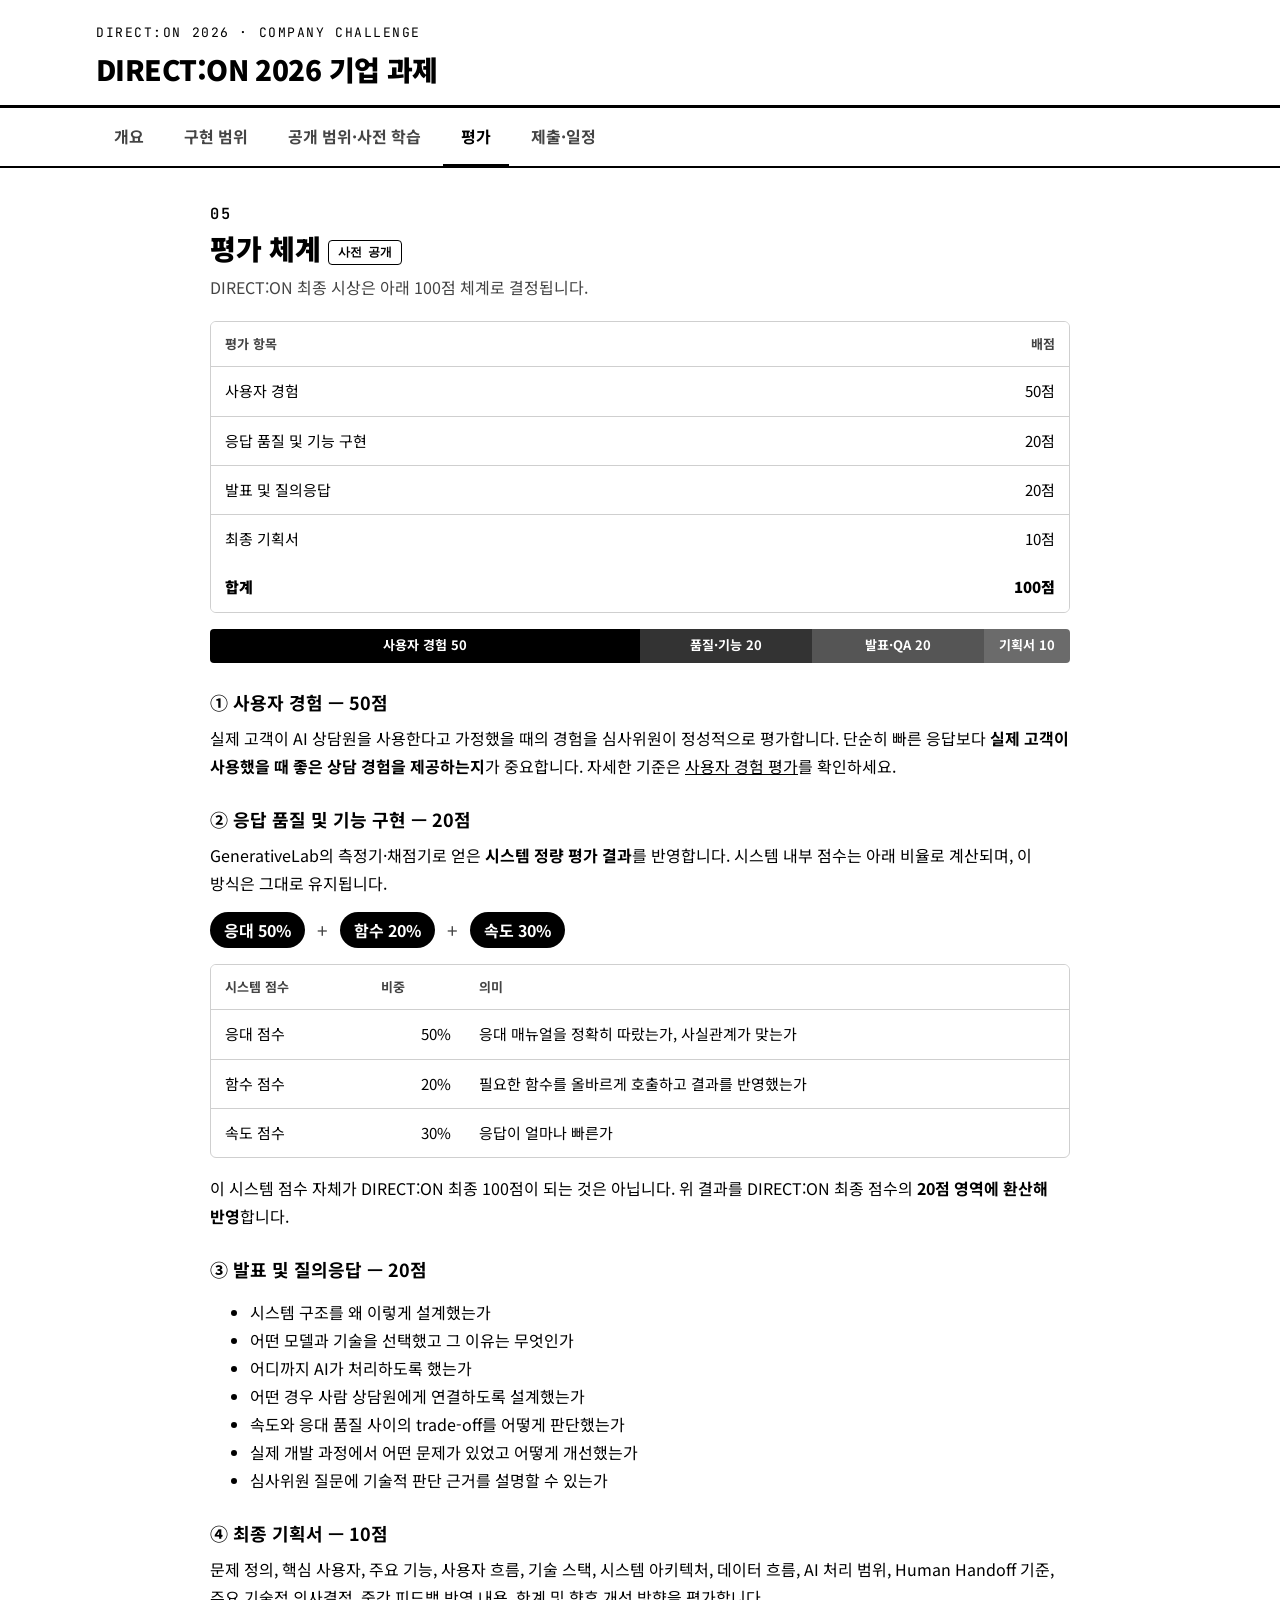
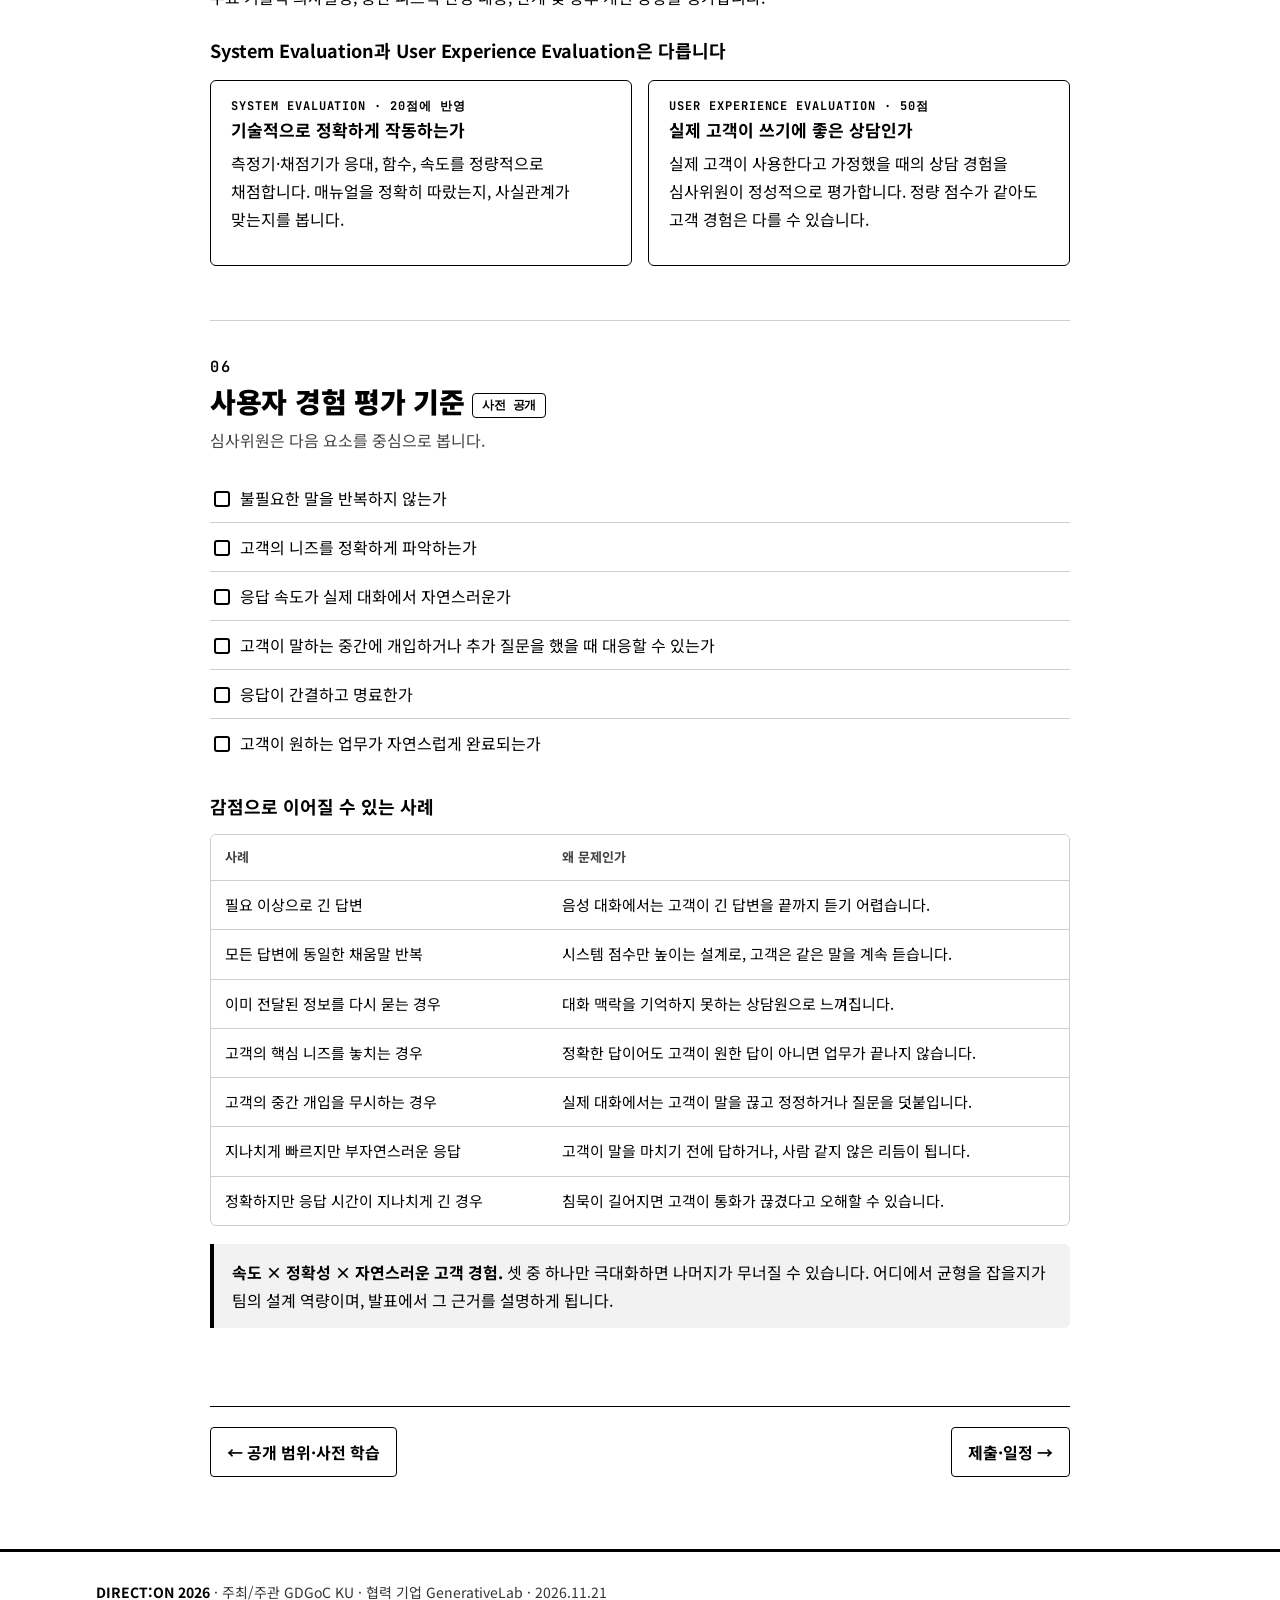
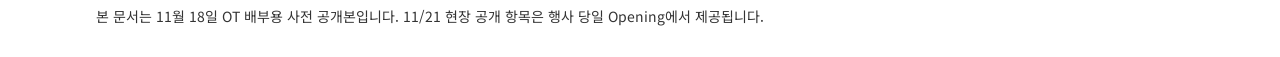
==== eval.html @ 108aa622 "페이지 분리 (5페이지)" ====
<!doctype html>
<html lang="ko">
<head>
<meta charset="utf-8">
<meta name="viewport" content="width=device-width,initial-scale=1">
<title>평가 · DIRECT:ON 2026 기업 과제</title>
<link rel="preconnect" href="https://fonts.googleapis.com">
<link rel="preconnect" href="https://fonts.gstatic.com" crossorigin>
<link rel="stylesheet" href="https://fonts.googleapis.com/css2?family=Noto+Sans+KR:wght@400;500;700;900&family=JetBrains+Mono:wght@400;600&display=swap">
<link rel="stylesheet" href="style.css">
</head>
<body>
<header class="hero compact">
  <div class="wrap">
    <div class="eyebrow">DIRECT:ON 2026 · Company Challenge</div>
    <h1><a href="index.html">DIRECT:ON 2026 기업 과제</a><small>실시간 음성 AI 상담원 (Real&#8209;time Voice AI Agent)</small></h1>
    <dl class="facts">
      <div><dt>행사명</dt><dd>DIRECT:ON 2026</dd></div>
      <div><dt>주최 / 주관</dt><dd>GDGoC KU</dd></div>
      <div><dt>협력 기업</dt><dd>GenerativeLab</dd></div>
      <div><dt>과제 분야</dt><dd>Real-time Voice AI Agent</dd></div>
      <div><dt>행사 일자</dt><dd>2026.11.21</dd></div>
    </dl>
  </div>
</header>
<nav class="tabs" aria-label="문서 페이지"><div class="tabs-in"><a href="index.html">개요</a><a href="scope.html">구현 범위</a><a href="open.html">공개 범위·사전 학습</a><a href="eval.html" aria-current="page">평가</a><a href="submit.html">제출·일정</a></div></nav>

<div class="wrap page"><main>
<section id="evaluation">
      <h2><span class="no">05</span>평가 체계 <span class="tag pre">사전 공개</span></h2>
      <p class="lead">DIRECT:ON 최종 시상은 아래 100점 체계로 결정됩니다.</p>
      <div class="tablebox">
        <table>
          <thead><tr><th>평가 항목</th><th class="num">배점</th></tr></thead>
          <tbody>
            <tr><td>사용자 경험</td><td class="num">50점</td></tr>
            <tr><td>응답 품질 및 기능 구현</td><td class="num">20점</td></tr>
            <tr><td>발표 및 질의응답</td><td class="num">20점</td></tr>
            <tr><td>최종 기획서</td><td class="num">10점</td></tr>
          </tbody>
          <tfoot><tr><td>합계</td><td class="num">100점</td></tr></tfoot>
        </table>
      </div>
      <div class="bar" aria-hidden="true">
        <div class="b1" style="flex:50">사용자 경험 50</div>
        <div class="b2" style="flex:20">품질·기능 20</div>
        <div class="b3" style="flex:20">발표·QA 20</div>
        <div class="b4" style="flex:10">기획서 10</div>
      </div>

      <h3>① 사용자 경험 — 50점</h3>
      <p>실제 고객이 AI 상담원을 사용한다고 가정했을 때의 경험을 심사위원이 정성적으로 평가합니다. 단순히 빠른 응답보다 <b>실제 고객이 사용했을 때 좋은 상담 경험을 제공하는지</b>가 중요합니다. 자세한 기준은 <a href="eval.html#ux">사용자 경험 평가</a>를 확인하세요.</p>

      <h3>② 응답 품질 및 기능 구현 — 20점</h3>
      <p>GenerativeLab의 측정기·채점기로 얻은 <b>시스템 정량 평가 결과</b>를 반영합니다. 시스템 내부 점수는 아래 비율로 계산되며, 이 방식은 그대로 유지됩니다.</p>
      <div class="eq" aria-label="시스템 점수 산식">
        <span class="pill">응대 50%</span><span class="op">+</span><span class="pill">함수 20%</span><span class="op">+</span><span class="pill">속도 30%</span>
      </div>
      <div class="tablebox">
        <table>
          <thead><tr><th>시스템 점수</th><th>비중</th><th>의미</th></tr></thead>
          <tbody>
            <tr><td>응대 점수</td><td class="num">50%</td><td>응대 매뉴얼을 정확히 따랐는가, 사실관계가 맞는가</td></tr>
            <tr><td>함수 점수</td><td class="num">20%</td><td>필요한 함수를 올바르게 호출하고 결과를 반영했는가</td></tr>
            <tr><td>속도 점수</td><td class="num">30%</td><td>응답이 얼마나 빠른가</td></tr>
          </tbody>
        </table>
      </div>
      <p>이 시스템 점수 자체가 DIRECT:ON 최종 100점이 되는 것은 아닙니다. 위 결과를 DIRECT:ON 최종 점수의 <b>20점 영역에 환산해 반영</b>합니다.</p>

      <h3>③ 발표 및 질의응답 — 20점</h3>
      <ul>
        <li>시스템 구조를 왜 이렇게 설계했는가</li>
        <li>어떤 모델과 기술을 선택했고 그 이유는 무엇인가</li>
        <li>어디까지 AI가 처리하도록 했는가</li>
        <li>어떤 경우 사람 상담원에게 연결하도록 설계했는가</li>
        <li>속도와 응대 품질 사이의 trade-off를 어떻게 판단했는가</li>
        <li>실제 개발 과정에서 어떤 문제가 있었고 어떻게 개선했는가</li>
        <li>심사위원 질문에 기술적 판단 근거를 설명할 수 있는가</li>
      </ul>

      <h3>④ 최종 기획서 — 10점</h3>
      <p>문제 정의, 핵심 사용자, 주요 기능, 사용자 흐름, 기술 스택, 시스템 아키텍처, 데이터 흐름, AI 처리 범위, Human Handoff 기준, 주요 기술적 의사결정, 중간 피드백 반영 내용, 한계 및 향후 개선 방향을 평가합니다.</p>

      <h3>System Evaluation과 User Experience Evaluation은 다릅니다</h3>
      <div class="vs">
        <div class="card">
          <h3><span>SYSTEM EVALUATION · 20점에 반영</span>기술적으로 정확하게 작동하는가</h3>
          <p>측정기·채점기가 응대, 함수, 속도를 정량적으로 채점합니다. 매뉴얼을 정확히 따랐는지, 사실관계가 맞는지를 봅니다.</p>
        </div>
        <div class="card">
          <h3><span>USER EXPERIENCE EVALUATION · 50점</span>실제 고객이 쓰기에 좋은 상담인가</h3>
          <p>실제 고객이 사용한다고 가정했을 때의 상담 경험을 심사위원이 정성적으로 평가합니다. 정량 점수가 같아도 고객 경험은 다를 수 있습니다.</p>
        </div>
      </div>
    </section>
<section id="ux">
      <h2><span class="no">06</span>사용자 경험 평가 기준 <span class="tag pre">사전 공개</span></h2>
      <p class="lead">심사위원은 다음 요소를 중심으로 봅니다.</p>
      <ul class="checklist">
        <li>불필요한 말을 반복하지 않는가</li>
        <li>고객의 니즈를 정확하게 파악하는가</li>
        <li>응답 속도가 실제 대화에서 자연스러운가</li>
        <li>고객이 말하는 중간에 개입하거나 추가 질문을 했을 때 대응할 수 있는가</li>
        <li>응답이 간결하고 명료한가</li>
        <li>고객이 원하는 업무가 자연스럽게 완료되는가</li>
      </ul>
      <h3>감점으로 이어질 수 있는 사례</h3>
      <div class="tablebox">
        <table>
          <thead><tr><th>사례</th><th>왜 문제인가</th></tr></thead>
          <tbody>
            <tr><td>필요 이상으로 긴 답변</td><td>음성 대화에서는 고객이 긴 답변을 끝까지 듣기 어렵습니다.</td></tr>
            <tr><td>모든 답변에 동일한 채움말 반복</td><td>시스템 점수만 높이는 설계로, 고객은 같은 말을 계속 듣습니다.</td></tr>
            <tr><td>이미 전달된 정보를 다시 묻는 경우</td><td>대화 맥락을 기억하지 못하는 상담원으로 느껴집니다.</td></tr>
            <tr><td>고객의 핵심 니즈를 놓치는 경우</td><td>정확한 답이어도 고객이 원한 답이 아니면 업무가 끝나지 않습니다.</td></tr>
            <tr><td>고객의 중간 개입을 무시하는 경우</td><td>실제 대화에서는 고객이 말을 끊고 정정하거나 질문을 덧붙입니다.</td></tr>
            <tr><td>지나치게 빠르지만 부자연스러운 응답</td><td>고객이 말을 마치기 전에 답하거나, 사람 같지 않은 리듬이 됩니다.</td></tr>
            <tr><td>정확하지만 응답 시간이 지나치게 긴 경우</td><td>침묵이 길어지면 고객이 통화가 끊겼다고 오해할 수 있습니다.</td></tr>
          </tbody>
        </table>
      </div>
      <div class="note">
        <p><b>속도 × 정확성 × 자연스러운 고객 경험.</b> 셋 중 하나만 극대화하면 나머지가 무너질 수 있습니다. 어디에서 균형을 잡을지가 팀의 설계 역량이며, 발표에서 그 근거를 설명하게 됩니다.</p>
      </div>
    </section>
<div class="pager"><a href="open.html" class="prev">← 공개 범위·사전 학습</a><a href="submit.html" class="next">제출·일정 →</a></div>
</main></div>
<footer>
  <div class="wrap">
    <b>DIRECT:ON 2026</b> · 주최/주관 GDGoC KU · 협력 기업 GenerativeLab · 2026.11.21<br>
    본 문서는 11월 18일 OT 배부용 사전 공개본입니다. 11/21 현장 공개 항목은 행사 당일 Opening에서 제공됩니다.
  </div>
</footer>
</body>
</html>
---- style.css ----
/* Layout: 공식 과제 명세서. 좌측 고정 목차 + 본문 단일 컬럼, 모바일에서는 목차가 상단 가로 스크롤 바로 전환 */
:root{
  --bg:#ffffff; --surface:#ffffff; --fg:#000000; --muted:#444444; --line:#cfcfcf;
  --ink:#000000; --ink-fg:#ffffff; --accent:#000000; --accent-soft:#f2f2f2;
  --pre:#000000; --pre-soft:#ffffff; --live:#ffffff; --live-soft:#000000;
  --warn:#000000; --warn-soft:#f2f2f2;
  --font:'Noto Sans KR',system-ui,-apple-system,'Segoe UI','Malgun Gothic',sans-serif;
  --mono:'JetBrains Mono',ui-monospace,Consolas,monospace;
  color-scheme:light;
}

*{box-sizing:border-box}
html{scroll-behavior:smooth;scroll-padding-top:72px}
body{background:var(--bg);color:var(--fg);font-family:var(--font);font-size:16px;line-height:1.75;word-break:keep-all;overflow-wrap:break-word;margin:0}
h1,h2,h3{text-wrap:balance;line-height:1.3;margin:0}
p{margin:0 0 .9em}
a{color:var(--accent)}
:focus-visible{outline:3px solid var(--accent);outline-offset:2px}
.wrap{max-width:1120px;margin:0 auto;padding-left:max(16px,env(safe-area-inset-left,0px));padding-right:max(16px,env(safe-area-inset-right,0px))}

/* header */
.hero{background:#fff;color:#000;padding-block:44px 36px;border-bottom:3px solid #000}
.eyebrow{font-family:var(--mono);font-size:13px;letter-spacing:.12em;text-transform:uppercase;color:#000;margin-bottom:14px}
.hero h1{font-size:clamp(28px,5vw,46px);font-weight:900;letter-spacing:-.02em}
.hero h1 small{display:block;font-size:clamp(16px,2.4vw,22px);font-weight:500;color:#333;margin-top:10px;letter-spacing:0}
.facts{display:grid;grid-template-columns:repeat(auto-fit,minmax(200px,1fr));gap:1px;background:#000;border:1px solid #000;margin-top:30px}
.facts div{background:#fff;padding:12px 16px;min-width:0}
.facts dt{font-size:12px;color:#444;font-family:var(--mono);letter-spacing:.06em}
.facts dd{margin:2px 0 0;font-weight:700}
.status{background:var(--surface);border-bottom:1px solid var(--line)}
.status .wrap{display:flex;flex-wrap:wrap;gap:10px 20px;align-items:center;padding-block:12px;font-size:14px;color:var(--muted)}

/* tags */
.tag{display:inline-block;font-family:var(--mono);font-size:12px;font-weight:600;padding:2px 9px;border-radius:4px;white-space:nowrap;vertical-align:middle;line-height:1.6}
.tag.pre{background:#fff;color:#000;border:1px solid #000}
.tag.live{background:#000;color:#fff;border:1px solid #000}

/* layout */
.page{display:grid;grid-template-columns:210px minmax(0,1fr);gap:48px;padding-block:36px 72px}
.toc{position:sticky;top:20px;align-self:start;font-size:14px}
.toc ol{list-style:none;margin:0;padding:0;border-left:2px solid #000}
.toc a{display:block;padding:5px 0 5px 14px;color:var(--muted);text-decoration:none;margin-left:-2px;border-left:2px solid transparent}
.toc a:hover{color:var(--fg);border-left-color:var(--accent)}
main{min-width:0}
section{padding-block:8px 36px}
section+section{border-top:1px solid var(--line);padding-top:36px}
h2{font-size:clamp(22px,3vw,28px);font-weight:900;letter-spacing:-.01em;margin-bottom:6px}
h2 .no{font-family:var(--mono);font-size:.55em;color:var(--accent);display:block;letter-spacing:.1em;margin-bottom:6px;font-weight:600}
h3{font-size:18px;font-weight:700;margin:28px 0 10px}
.lead{color:var(--muted);margin-bottom:20px}

/* blocks */
.grid3{display:grid;grid-template-columns:repeat(auto-fit,minmax(240px,1fr));gap:16px;margin-block:18px}
.card{background:var(--surface);border:1px solid #000;border-radius:6px;padding:18px 20px;min-width:0}
.card h3{margin:0 0 8px;font-size:17px}
.card ul{margin:0;padding-left:1.1em}
.card li{margin-bottom:4px}
.note{border-left:4px solid var(--accent);background:var(--accent-soft);padding:14px 18px;border-radius:0 6px 6px 0;margin-block:18px}
.note.warn{border-left-color:var(--warn);background:var(--warn-soft)}
.note p:last-child{margin-bottom:0}
.tablebox{overflow-x:auto;margin-block:16px;border:1px solid var(--line);border-radius:6px;background:var(--surface)}
table{border-collapse:collapse;width:100%;min-width:520px;font-size:15px}
th,td{padding:11px 14px;text-align:left;vertical-align:top;border-bottom:1px solid var(--line)}
th{background:var(--bg);font-size:13px;color:var(--muted);font-weight:700;white-space:nowrap}
tr:last-child td{border-bottom:0}
td.num,th.num{text-align:right;font-variant-numeric:tabular-nums;white-space:nowrap}
tfoot td{font-weight:900;background:var(--bg)}
.mono{font-family:var(--mono);font-size:.92em}
.split{display:grid;grid-template-columns:repeat(auto-fit,minmax(300px,1fr));gap:16px;margin-block:18px}
.split .card.pre{border-top:4px solid #000}
.split .card.live{border-top:4px solid #000;background:#f7f7f7}
.diagram{margin-block:18px;border:1px solid var(--line);border-radius:6px;background:var(--surface);overflow-x:auto;padding:12px}
.diagram svg{display:block;min-width:780px;width:100%;height:auto}
.diagram text{font-family:var(--font);fill:var(--fg)}
.eq{display:flex;flex-wrap:wrap;gap:8px 12px;align-items:center;font-weight:700;font-size:19px;margin-block:14px}
.eq span.op{color:var(--muted);font-weight:400}
.eq span.pill{background:var(--ink);color:var(--ink-fg);padding:4px 14px;border-radius:999px;font-size:16px}
.vs{display:grid;grid-template-columns:repeat(auto-fit,minmax(280px,1fr));gap:16px;margin-block:18px}
.vs .card h3 span{display:block;font-family:var(--mono);font-size:12px;color:var(--accent);letter-spacing:.08em;margin-bottom:4px}
.bar{display:flex;height:34px;border-radius:4px;overflow:hidden;margin-block:14px 4px;font-size:13px;font-weight:700;color:#fff}
.bar div{display:flex;align-items:center;justify-content:center;min-width:0;white-space:nowrap}
.bar .b1{background:#000}.bar .b2{background:#333}.bar .b3{background:#555}.bar .b4{background:#6b6b6b}
.checklist{list-style:none;padding:0;margin:0}
.checklist li{padding:10px 0 10px 30px;border-bottom:1px solid var(--line);position:relative}
.checklist li:last-child{border-bottom:0}
.checklist li::before{content:"";position:absolute;left:4px;top:17px;width:12px;height:12px;border:2px solid var(--accent);border-radius:3px}
.timeline{list-style:none;margin:16px 0;padding:0;border:1px solid var(--line);border-radius:6px;background:var(--surface)}
.timeline li{display:grid;grid-template-columns:130px minmax(0,1fr);gap:16px;padding:14px 18px;border-bottom:1px solid var(--line)}
.timeline li:last-child{border-bottom:0}
.timeline .t{font-family:var(--mono);font-weight:600;font-size:14px;padding-top:2px}
.timeline b{display:block}
.timeline span{color:var(--muted);font-size:14px}
.timeline li.key{background:#f2f2f2}
.timeline li.rest .t,.timeline li.rest b{color:var(--muted);font-weight:500}
footer{background:#fff;color:#333;padding-block:28px;font-size:14px;border-top:3px solid #000}
footer b{color:#000}


.page{display:block;padding-block:28px 72px}
main{max-width:860px;margin:0 auto}
.tabs{position:sticky;top:0;z-index:10;background:#fff;border-bottom:2px solid #000}
.tabs-in{max-width:1120px;margin:0 auto;display:flex;gap:4px;overflow-x:auto;padding:0 max(16px,env(safe-area-inset-left,0px));scrollbar-width:none}
.tabs-in::-webkit-scrollbar{display:none}
.tabs a{white-space:nowrap;padding:14px 18px;text-decoration:none;color:#444;font-weight:700;border-bottom:4px solid transparent;margin-bottom:-2px}
.tabs a:hover{color:#000}
.tabs a[aria-current="page"]{color:#000;border-bottom-color:#000}
.js .panel{display:none}.js .panel.on{display:block}
.pager{display:flex;justify-content:space-between;gap:12px;margin-top:24px;padding-top:20px;border-top:1px solid #000}
.pager a{border:1px solid #000;padding:10px 16px;border-radius:4px;color:#000;font-weight:700;text-decoration:none}
.pager a:hover{background:#000;color:#fff}
section{scroll-margin-top:70px}
@media (max-width:860px){
  .page{grid-template-columns:minmax(0,1fr);gap:0;padding-top:0}
  .toc{position:sticky;top:env(safe-area-inset-top,0px);z-index:5;background:var(--bg);margin-inline:calc(-1 * max(16px,env(safe-area-inset-left,0px)));padding:8px max(16px,env(safe-area-inset-left,0px));border-bottom:1px solid var(--line);overflow-x:auto}
  .toc ol{display:flex;border-left:0;gap:4px;width:max-content}
  .toc a{border-left:0;margin:0;padding:6px 12px;white-space:nowrap;border-radius:999px;background:var(--surface);border:1px solid var(--line)}
  main{padding-top:20px}
  .timeline li{grid-template-columns:1fr;gap:2px}
}
@media (max-width:520px){
  .facts{grid-template-columns:1fr 1fr}.facts div:last-child{grid-column:1/-1}
  .bar{font-size:11px}.bar div{padding:0;overflow:hidden}
}
@media (max-width:860px){html{scroll-padding-top:84px}.toc{scrollbar-width:none}.toc::-webkit-scrollbar{display:none}}
@media (prefers-reduced-motion:reduce){html{scroll-behavior:auto}}

.hero.compact{padding-block:22px 18px}.hero.compact .facts,.hero.compact h1 small{display:none}.hero.compact .eyebrow{margin-bottom:6px}.hero.compact h1{font-size:clamp(20px,3vw,28px)}
.hero h1 a{color:inherit;text-decoration:none}
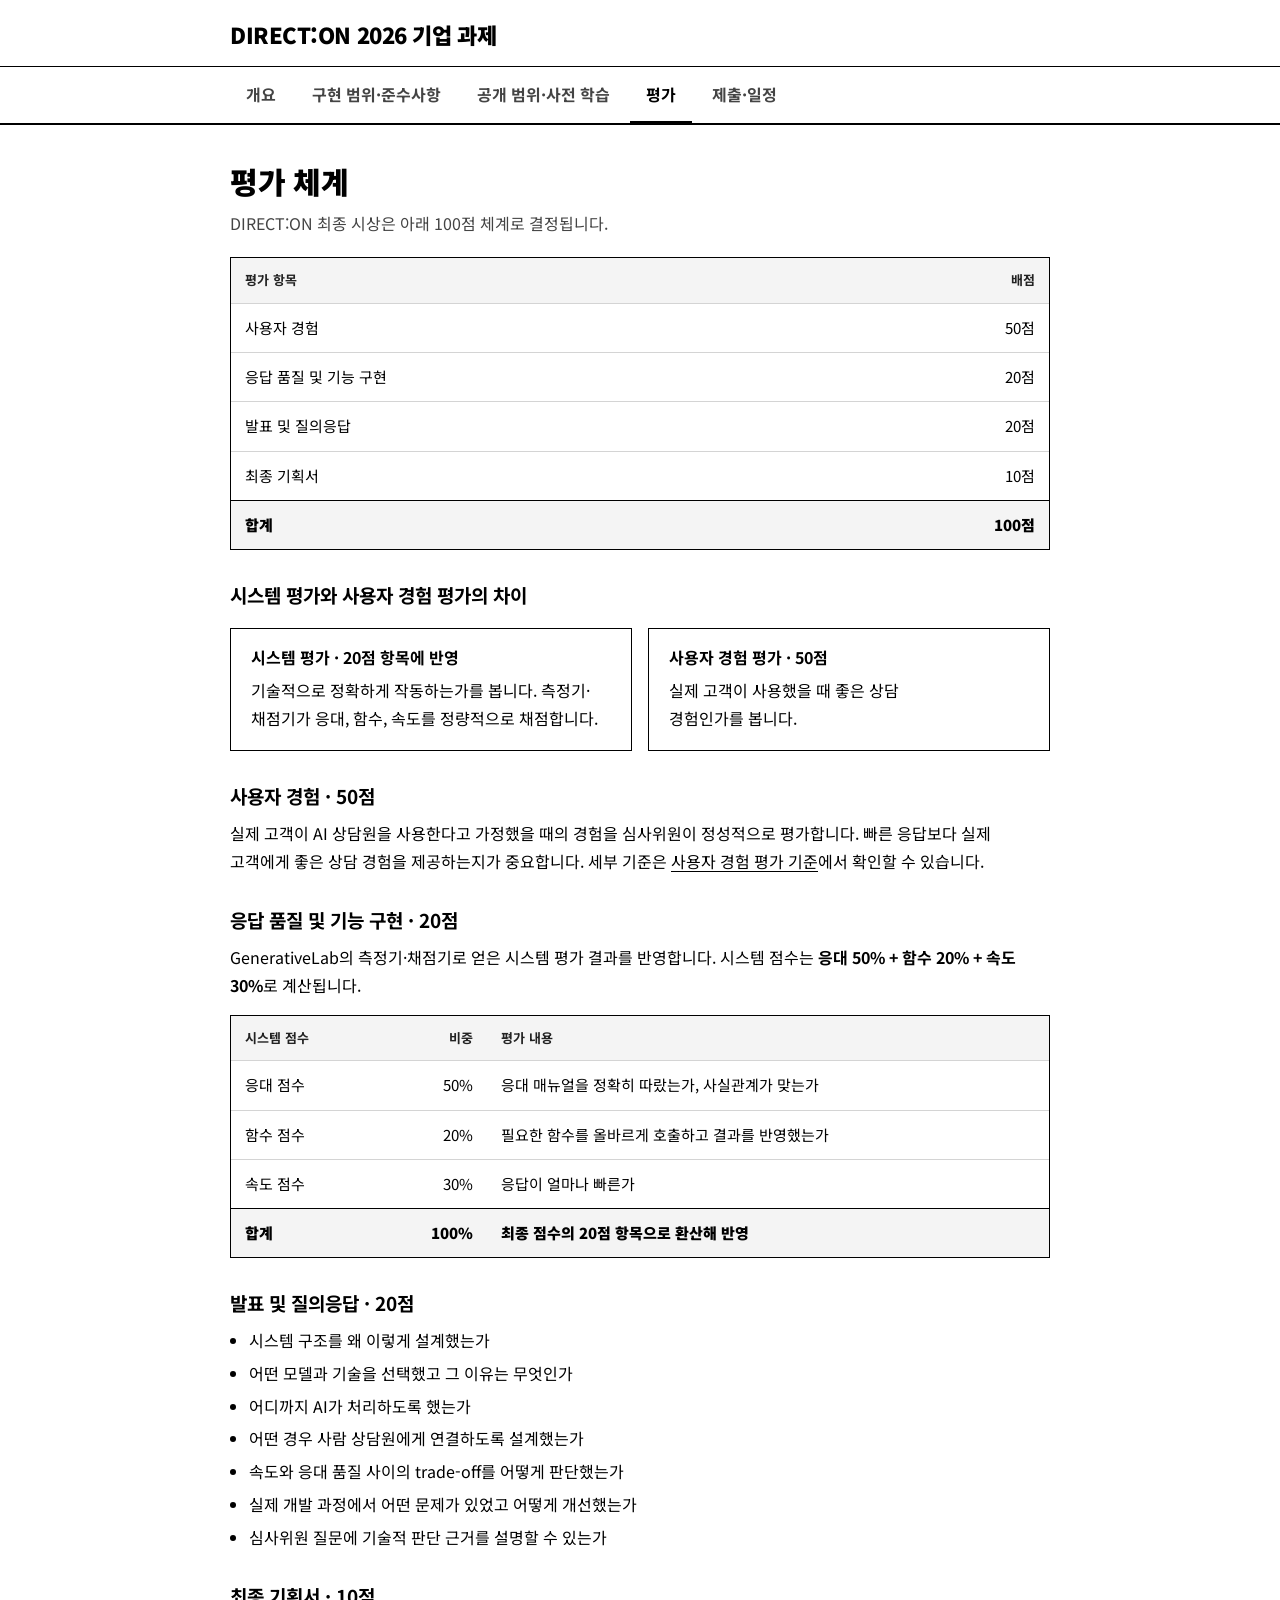
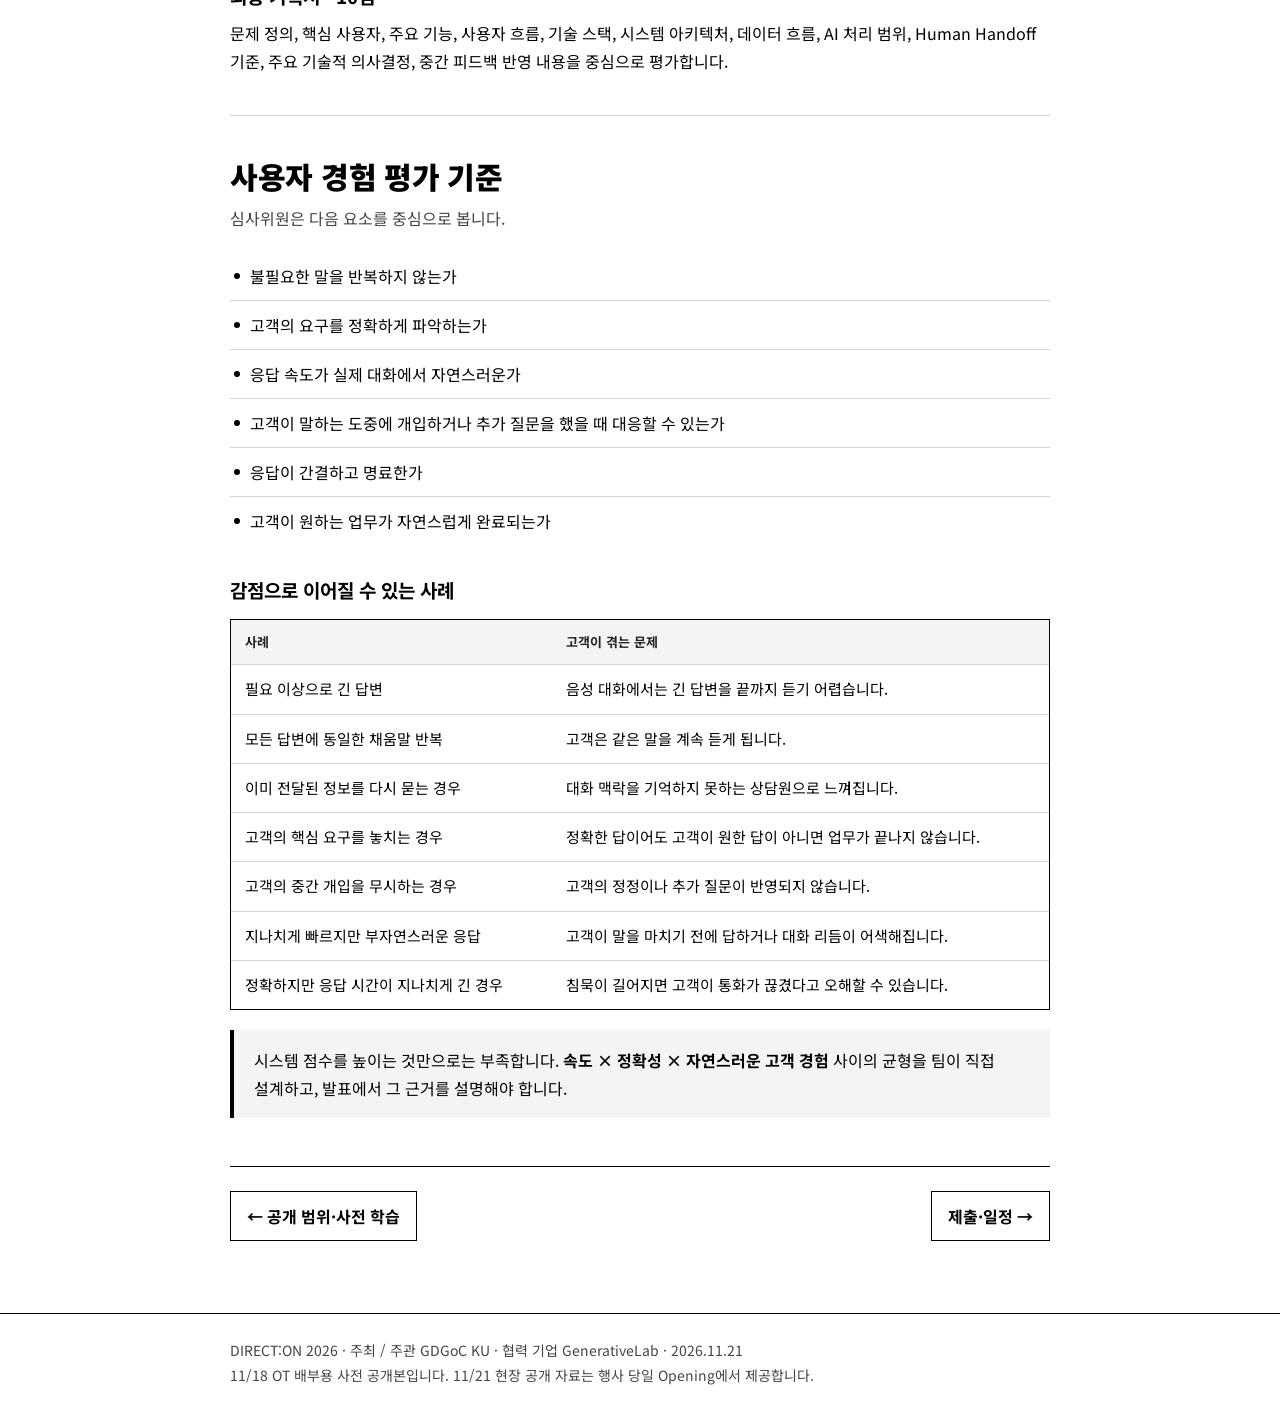
==== commit 2410c20a: "Add files via upload" ====
--- a/eval.html
+++ b/eval.html
@@ -4,133 +4,130 @@
 <meta charset="utf-8">
 <meta name="viewport" content="width=device-width,initial-scale=1">
 <title>평가 · DIRECT:ON 2026 기업 과제</title>
+<meta name="description" content="DIRECT:ON 2026 기업 과제: 실시간 음성 AI 상담원 (GenerativeLab)">
 <link rel="preconnect" href="https://fonts.googleapis.com">
 <link rel="preconnect" href="https://fonts.gstatic.com" crossorigin>
-<link rel="stylesheet" href="https://fonts.googleapis.com/css2?family=Noto+Sans+KR:wght@400;500;700;900&family=JetBrains+Mono:wght@400;600&display=swap">
+<link rel="stylesheet" href="https://fonts.googleapis.com/css2?family=Noto+Sans+KR:wght@400;500;700;900&family=JetBrains+Mono:wght@600&display=swap">
 <link rel="stylesheet" href="style.css">
 </head>
 <body>
 <header class="hero compact">
   <div class="wrap">
-    <div class="eyebrow">DIRECT:ON 2026 · Company Challenge</div>
-    <h1><a href="index.html">DIRECT:ON 2026 기업 과제</a><small>실시간 음성 AI 상담원 (Real&#8209;time Voice AI Agent)</small></h1>
+    <h1><a href="index.html">DIRECT:ON 2026 기업 과제</a><small>실시간 음성 AI 상담원</small></h1>
     <dl class="facts">
-      <div><dt>행사명</dt><dd>DIRECT:ON 2026</dd></div>
       <div><dt>주최 / 주관</dt><dd>GDGoC KU</dd></div>
       <div><dt>협력 기업</dt><dd>GenerativeLab</dd></div>
-      <div><dt>과제 분야</dt><dd>Real-time Voice AI Agent</dd></div>
+      <div><dt>과제 분야</dt><dd>Real&#8209;time Voice AI Agent</dd></div>
       <div><dt>행사 일자</dt><dd>2026.11.21</dd></div>
     </dl>
   </div>
 </header>
-<nav class="tabs" aria-label="문서 페이지"><div class="tabs-in"><a href="index.html">개요</a><a href="scope.html">구현 범위</a><a href="open.html">공개 범위·사전 학습</a><a href="eval.html" aria-current="page">평가</a><a href="submit.html">제출·일정</a></div></nav>
+<nav class="tabs" aria-label="문서 페이지"><div class="wrap tabs-in"><a href="index.html">개요</a><a href="scope.html">구현 범위·준수사항</a><a href="open.html">공개 범위·사전 학습</a><a href="eval.html" aria-current="page">평가</a><a href="submit.html">제출·일정</a></div></nav>
 
-<div class="wrap page"><main>
+<div class="wrap">
+<main>
 <section id="evaluation">
-      <h2><span class="no">05</span>평가 체계 <span class="tag pre">사전 공개</span></h2>
-      <p class="lead">DIRECT:ON 최종 시상은 아래 100점 체계로 결정됩니다.</p>
-      <div class="tablebox">
-        <table>
-          <thead><tr><th>평가 항목</th><th class="num">배점</th></tr></thead>
-          <tbody>
-            <tr><td>사용자 경험</td><td class="num">50점</td></tr>
-            <tr><td>응답 품질 및 기능 구현</td><td class="num">20점</td></tr>
-            <tr><td>발표 및 질의응답</td><td class="num">20점</td></tr>
-            <tr><td>최종 기획서</td><td class="num">10점</td></tr>
-          </tbody>
-          <tfoot><tr><td>합계</td><td class="num">100점</td></tr></tfoot>
-        </table>
-      </div>
-      <div class="bar" aria-hidden="true">
-        <div class="b1" style="flex:50">사용자 경험 50</div>
-        <div class="b2" style="flex:20">품질·기능 20</div>
-        <div class="b3" style="flex:20">발표·QA 20</div>
-        <div class="b4" style="flex:10">기획서 10</div>
-      </div>
+  <h2>평가 체계</h2>
+  <p class="lead">DIRECT:ON 최종 시상은 아래 100점 체계로 결정됩니다.</p>
+  <div class="tablebox">
+    <table>
+      <thead><tr><th>평가 항목</th><th class="num">배점</th></tr></thead>
+      <tbody>
+        <tr><td>사용자 경험</td><td class="num">50점</td></tr>
+        <tr><td>응답 품질 및 기능 구현</td><td class="num">20점</td></tr>
+        <tr><td>발표 및 질의응답</td><td class="num">20점</td></tr>
+        <tr><td>최종 기획서</td><td class="num">10점</td></tr>
+      </tbody>
+      <tfoot><tr><td>합계</td><td class="num">100점</td></tr></tfoot>
+    </table>
+  </div>
 
-      <h3>① 사용자 경험 — 50점</h3>
-      <p>실제 고객이 AI 상담원을 사용한다고 가정했을 때의 경험을 심사위원이 정성적으로 평가합니다. 단순히 빠른 응답보다 <b>실제 고객이 사용했을 때 좋은 상담 경험을 제공하는지</b>가 중요합니다. 자세한 기준은 <a href="eval.html#ux">사용자 경험 평가</a>를 확인하세요.</p>
+  <h3>시스템 평가와 사용자 경험 평가의 차이</h3>
+  <div class="cards two">
+    <div class="card">
+      <h4>시스템 평가 · 20점 항목에 반영</h4>
+      <p>기술적으로 정확하게 작동하는가를 봅니다. 측정기·채점기가 응대, 함수, 속도를 정량적으로 채점합니다.</p>
+    </div>
+    <div class="card">
+      <h4>사용자 경험 평가 · 50점</h4>
+      <p>실제 고객이 사용했을 때 좋은 상담 경험인가를 봅니다.</p>
+    </div>
+  </div>
 
-      <h3>② 응답 품질 및 기능 구현 — 20점</h3>
-      <p>GenerativeLab의 측정기·채점기로 얻은 <b>시스템 정량 평가 결과</b>를 반영합니다. 시스템 내부 점수는 아래 비율로 계산되며, 이 방식은 그대로 유지됩니다.</p>
-      <div class="eq" aria-label="시스템 점수 산식">
-        <span class="pill">응대 50%</span><span class="op">+</span><span class="pill">함수 20%</span><span class="op">+</span><span class="pill">속도 30%</span>
-      </div>
-      <div class="tablebox">
-        <table>
-          <thead><tr><th>시스템 점수</th><th>비중</th><th>의미</th></tr></thead>
-          <tbody>
-            <tr><td>응대 점수</td><td class="num">50%</td><td>응대 매뉴얼을 정확히 따랐는가, 사실관계가 맞는가</td></tr>
-            <tr><td>함수 점수</td><td class="num">20%</td><td>필요한 함수를 올바르게 호출하고 결과를 반영했는가</td></tr>
-            <tr><td>속도 점수</td><td class="num">30%</td><td>응답이 얼마나 빠른가</td></tr>
-          </tbody>
-        </table>
-      </div>
-      <p>이 시스템 점수 자체가 DIRECT:ON 최종 100점이 되는 것은 아닙니다. 위 결과를 DIRECT:ON 최종 점수의 <b>20점 영역에 환산해 반영</b>합니다.</p>
+  <h3>사용자 경험 · 50점</h3>
+  <p>실제 고객이 AI 상담원을 사용한다고 가정했을 때의 경험을 심사위원이 정성적으로 평가합니다. 빠른 응답보다 실제 고객에게 좋은 상담 경험을 제공하는지가 중요합니다. 세부 기준은 <a href="#ux">사용자 경험 평가 기준</a>에서 확인할 수 있습니다.</p>
 
-      <h3>③ 발표 및 질의응답 — 20점</h3>
-      <ul>
-        <li>시스템 구조를 왜 이렇게 설계했는가</li>
-        <li>어떤 모델과 기술을 선택했고 그 이유는 무엇인가</li>
-        <li>어디까지 AI가 처리하도록 했는가</li>
-        <li>어떤 경우 사람 상담원에게 연결하도록 설계했는가</li>
-        <li>속도와 응대 품질 사이의 trade-off를 어떻게 판단했는가</li>
-        <li>실제 개발 과정에서 어떤 문제가 있었고 어떻게 개선했는가</li>
-        <li>심사위원 질문에 기술적 판단 근거를 설명할 수 있는가</li>
-      </ul>
+  <h3>응답 품질 및 기능 구현 · 20점</h3>
+  <p>GenerativeLab의 측정기·채점기로 얻은 시스템 평가 결과를 반영합니다. 시스템 점수는 <b>응대 50% + 함수 20% + 속도 30%</b>로 계산됩니다.</p>
+  <div class="tablebox">
+    <table>
+      <thead><tr><th>시스템 점수</th><th class="num">비중</th><th>평가 내용</th></tr></thead>
+      <tbody>
+        <tr><td>응대 점수</td><td class="num">50%</td><td>응대 매뉴얼을 정확히 따랐는가, 사실관계가 맞는가</td></tr>
+        <tr><td>함수 점수</td><td class="num">20%</td><td>필요한 함수를 올바르게 호출하고 결과를 반영했는가</td></tr>
+        <tr><td>속도 점수</td><td class="num">30%</td><td>응답이 얼마나 빠른가</td></tr>
+      </tbody>
+      <tfoot><tr><td>합계</td><td class="num">100%</td><td>최종 점수의 20점 항목으로 환산해 반영</td></tr></tfoot>
+    </table>
+  </div>
 
-      <h3>④ 최종 기획서 — 10점</h3>
-      <p>문제 정의, 핵심 사용자, 주요 기능, 사용자 흐름, 기술 스택, 시스템 아키텍처, 데이터 흐름, AI 처리 범위, Human Handoff 기준, 주요 기술적 의사결정, 중간 피드백 반영 내용, 한계 및 향후 개선 방향을 평가합니다.</p>
+  <h3>발표 및 질의응답 · 20점</h3>
+  <ul>
+    <li>시스템 구조를 왜 이렇게 설계했는가</li>
+    <li>어떤 모델과 기술을 선택했고 그 이유는 무엇인가</li>
+    <li>어디까지 AI가 처리하도록 했는가</li>
+    <li>어떤 경우 사람 상담원에게 연결하도록 설계했는가</li>
+    <li>속도와 응대 품질 사이의 trade-off를 어떻게 판단했는가</li>
+    <li>실제 개발 과정에서 어떤 문제가 있었고 어떻게 개선했는가</li>
+    <li>심사위원 질문에 기술적 판단 근거를 설명할 수 있는가</li>
+  </ul>
 
-      <h3>System Evaluation과 User Experience Evaluation은 다릅니다</h3>
-      <div class="vs">
-        <div class="card">
-          <h3><span>SYSTEM EVALUATION · 20점에 반영</span>기술적으로 정확하게 작동하는가</h3>
-          <p>측정기·채점기가 응대, 함수, 속도를 정량적으로 채점합니다. 매뉴얼을 정확히 따랐는지, 사실관계가 맞는지를 봅니다.</p>
-        </div>
-        <div class="card">
-          <h3><span>USER EXPERIENCE EVALUATION · 50점</span>실제 고객이 쓰기에 좋은 상담인가</h3>
-          <p>실제 고객이 사용한다고 가정했을 때의 상담 경험을 심사위원이 정성적으로 평가합니다. 정량 점수가 같아도 고객 경험은 다를 수 있습니다.</p>
-        </div>
-      </div>
-    </section>
+  <h3>최종 기획서 · 10점</h3>
+  <p>문제 정의, 핵심 사용자, 주요 기능, 사용자 흐름, 기술 스택, 시스템 아키텍처, 데이터 흐름, AI 처리 범위, Human Handoff 기준, 주요 기술적 의사결정, 중간 피드백 반영 내용을 중심으로 평가합니다.</p>
+</section>
+
 <section id="ux">
-      <h2><span class="no">06</span>사용자 경험 평가 기준 <span class="tag pre">사전 공개</span></h2>
-      <p class="lead">심사위원은 다음 요소를 중심으로 봅니다.</p>
-      <ul class="checklist">
-        <li>불필요한 말을 반복하지 않는가</li>
-        <li>고객의 니즈를 정확하게 파악하는가</li>
-        <li>응답 속도가 실제 대화에서 자연스러운가</li>
-        <li>고객이 말하는 중간에 개입하거나 추가 질문을 했을 때 대응할 수 있는가</li>
-        <li>응답이 간결하고 명료한가</li>
-        <li>고객이 원하는 업무가 자연스럽게 완료되는가</li>
-      </ul>
-      <h3>감점으로 이어질 수 있는 사례</h3>
-      <div class="tablebox">
-        <table>
-          <thead><tr><th>사례</th><th>왜 문제인가</th></tr></thead>
-          <tbody>
-            <tr><td>필요 이상으로 긴 답변</td><td>음성 대화에서는 고객이 긴 답변을 끝까지 듣기 어렵습니다.</td></tr>
-            <tr><td>모든 답변에 동일한 채움말 반복</td><td>시스템 점수만 높이는 설계로, 고객은 같은 말을 계속 듣습니다.</td></tr>
-            <tr><td>이미 전달된 정보를 다시 묻는 경우</td><td>대화 맥락을 기억하지 못하는 상담원으로 느껴집니다.</td></tr>
-            <tr><td>고객의 핵심 니즈를 놓치는 경우</td><td>정확한 답이어도 고객이 원한 답이 아니면 업무가 끝나지 않습니다.</td></tr>
-            <tr><td>고객의 중간 개입을 무시하는 경우</td><td>실제 대화에서는 고객이 말을 끊고 정정하거나 질문을 덧붙입니다.</td></tr>
-            <tr><td>지나치게 빠르지만 부자연스러운 응답</td><td>고객이 말을 마치기 전에 답하거나, 사람 같지 않은 리듬이 됩니다.</td></tr>
-            <tr><td>정확하지만 응답 시간이 지나치게 긴 경우</td><td>침묵이 길어지면 고객이 통화가 끊겼다고 오해할 수 있습니다.</td></tr>
-          </tbody>
-        </table>
-      </div>
-      <div class="note">
-        <p><b>속도 × 정확성 × 자연스러운 고객 경험.</b> 셋 중 하나만 극대화하면 나머지가 무너질 수 있습니다. 어디에서 균형을 잡을지가 팀의 설계 역량이며, 발표에서 그 근거를 설명하게 됩니다.</p>
-      </div>
-    </section>
-<div class="pager"><a href="open.html" class="prev">← 공개 범위·사전 학습</a><a href="submit.html" class="next">제출·일정 →</a></div>
-</main></div>
+  <h2>사용자 경험 평가 기준</h2>
+  <p class="lead">심사위원은 다음 요소를 중심으로 봅니다.</p>
+  <ul class="dots">
+    <li>불필요한 말을 반복하지 않는가</li>
+    <li>고객의 요구를 정확하게 파악하는가</li>
+    <li>응답 속도가 실제 대화에서 자연스러운가</li>
+    <li>고객이 말하는 도중에 개입하거나 추가 질문을 했을 때 대응할 수 있는가</li>
+    <li>응답이 간결하고 명료한가</li>
+    <li>고객이 원하는 업무가 자연스럽게 완료되는가</li>
+  </ul>
+  <h3>감점으로 이어질 수 있는 사례</h3>
+  <div class="tablebox">
+    <table>
+      <thead><tr><th>사례</th><th>고객이 겪는 문제</th></tr></thead>
+      <tbody>
+        <tr><td>필요 이상으로 긴 답변</td><td>음성 대화에서는 긴 답변을 끝까지 듣기 어렵습니다.</td></tr>
+        <tr><td>모든 답변에 동일한 채움말 반복</td><td>고객은 같은 말을 계속 듣게 됩니다.</td></tr>
+        <tr><td>이미 전달된 정보를 다시 묻는 경우</td><td>대화 맥락을 기억하지 못하는 상담원으로 느껴집니다.</td></tr>
+        <tr><td>고객의 핵심 요구를 놓치는 경우</td><td>정확한 답이어도 고객이 원한 답이 아니면 업무가 끝나지 않습니다.</td></tr>
+        <tr><td>고객의 중간 개입을 무시하는 경우</td><td>고객의 정정이나 추가 질문이 반영되지 않습니다.</td></tr>
+        <tr><td>지나치게 빠르지만 부자연스러운 응답</td><td>고객이 말을 마치기 전에 답하거나 대화 리듬이 어색해집니다.</td></tr>
+        <tr><td>정확하지만 응답 시간이 지나치게 긴 경우</td><td>침묵이 길어지면 고객이 통화가 끊겼다고 오해할 수 있습니다.</td></tr>
+      </tbody>
+    </table>
+  </div>
+  <div class="note">
+    <p>시스템 점수를 높이는 것만으로는 부족합니다. <b>속도 × 정확성 × 자연스러운 고객 경험</b> 사이의 균형을 팀이 직접 설계하고, 발표에서 그 근거를 설명해야 합니다.</p>
+  </div>
+</section>
+<nav class="pager" aria-label="이전·다음 페이지"><a class="prev" href="open.html">← 공개 범위·사전 학습</a><a class="next" href="submit.html">제출·일정 →</a></nav>
+</main>
+</div>
 <footer>
   <div class="wrap">
-    <b>DIRECT:ON 2026</b> · 주최/주관 GDGoC KU · 협력 기업 GenerativeLab · 2026.11.21<br>
-    본 문서는 11월 18일 OT 배부용 사전 공개본입니다. 11/21 현장 공개 항목은 행사 당일 Opening에서 제공됩니다.
+    <p>DIRECT:ON 2026 · 주최 / 주관 GDGoC KU · 협력 기업 GenerativeLab · 2026.11.21</p>
+    <p>11/18 OT 배부용 사전 공개본입니다. 11/21 현장 공개 자료는 행사 당일 Opening에서 제공합니다.</p>
   </div>
 </footer>
+<script>
+(function(){var a=document.querySelector('.tabs [aria-current]'),n=document.querySelector('.tabs-in');
+if(a&&n&&n.scrollWidth>n.clientWidth){n.scrollLeft=a.offsetLeft-(n.clientWidth-a.offsetWidth)/2;}})();
+</script>
 </body>
 </html>
--- a/style.css
+++ b/style.css
@@ -1,128 +1,128 @@
-/* Layout: 공식 과제 명세서. 좌측 고정 목차 + 본문 단일 컬럼, 모바일에서는 목차가 상단 가로 스크롤 바로 전환 */
+/* DIRECT:ON 2026 기업 과제 — 상단 페이지 메뉴 + 단일 본문 컬럼, 흰 바탕 검정 글씨 */
 :root{
-  --bg:#ffffff; --surface:#ffffff; --fg:#000000; --muted:#444444; --line:#cfcfcf;
-  --ink:#000000; --ink-fg:#ffffff; --accent:#000000; --accent-soft:#f2f2f2;
-  --pre:#000000; --pre-soft:#ffffff; --live:#ffffff; --live-soft:#000000;
-  --warn:#000000; --warn-soft:#f2f2f2;
+  --bg:#ffffff; --fg:#000000; --muted:#444444; --line:#d4d4d4; --tint:#f4f4f4;
   --font:'Noto Sans KR',system-ui,-apple-system,'Segoe UI','Malgun Gothic',sans-serif;
   --mono:'JetBrains Mono',ui-monospace,Consolas,monospace;
   color-scheme:light;
 }
-
 *{box-sizing:border-box}
-html{scroll-behavior:smooth;scroll-padding-top:72px}
-body{background:var(--bg);color:var(--fg);font-family:var(--font);font-size:16px;line-height:1.75;word-break:keep-all;overflow-wrap:break-word;margin:0}
-h1,h2,h3{text-wrap:balance;line-height:1.3;margin:0}
-p{margin:0 0 .9em}
-a{color:var(--accent)}
-:focus-visible{outline:3px solid var(--accent);outline-offset:2px}
-.wrap{max-width:1120px;margin:0 auto;padding-left:max(16px,env(safe-area-inset-left,0px));padding-right:max(16px,env(safe-area-inset-right,0px))}
+html{scroll-behavior:smooth;scroll-padding-top:76px}
+body{margin:0;background:var(--bg);color:var(--fg);font-family:var(--font);font-size:16px;line-height:1.75;word-break:keep-all;overflow-wrap:break-word}
+h1,h2,h3,h4{margin:0;line-height:1.35;text-wrap:balance}
+p{margin:0 0 .9em;text-wrap:pretty}
+ul{margin:0 0 .9em;padding-left:1.2em}
+li{margin-bottom:.3em}
+a{color:var(--fg);text-underline-offset:3px}
+:focus-visible{outline:3px solid var(--fg);outline-offset:2px}
+.wrap{max-width:852px;margin:0 auto;padding-left:max(16px,env(safe-area-inset-left,0px));padding-right:max(16px,env(safe-area-inset-right,0px))}
 
 /* header */
-.hero{background:#fff;color:#000;padding-block:44px 36px;border-bottom:3px solid #000}
-.eyebrow{font-family:var(--mono);font-size:13px;letter-spacing:.12em;text-transform:uppercase;color:#000;margin-bottom:14px}
-.hero h1{font-size:clamp(28px,5vw,46px);font-weight:900;letter-spacing:-.02em}
-.hero h1 small{display:block;font-size:clamp(16px,2.4vw,22px);font-weight:500;color:#333;margin-top:10px;letter-spacing:0}
-.facts{display:grid;grid-template-columns:repeat(auto-fit,minmax(200px,1fr));gap:1px;background:#000;border:1px solid #000;margin-top:30px}
-.facts div{background:#fff;padding:12px 16px;min-width:0}
-.facts dt{font-size:12px;color:#444;font-family:var(--mono);letter-spacing:.06em}
+.hero{border-bottom:1px solid var(--fg);padding-block:48px 36px}
+.hero h1{font-size:clamp(28px,5vw,44px);font-weight:900;letter-spacing:-.02em}
+.hero h1 a{color:inherit;text-decoration:none}
+.hero h1 small{display:block;margin-top:8px;font-size:clamp(17px,2.4vw,22px);font-weight:500;color:#222;letter-spacing:0}
+.facts{display:grid;grid-template-columns:repeat(4,1fr);gap:0 24px;margin:28px 0 0;border-top:2px solid var(--fg)}
+.facts div{padding:12px 0;border-bottom:1px solid var(--line);min-width:0}
+.facts dt{font-size:13px;color:#333}
 .facts dd{margin:2px 0 0;font-weight:700}
-.status{background:var(--surface);border-bottom:1px solid var(--line)}
-.status .wrap{display:flex;flex-wrap:wrap;gap:10px 20px;align-items:center;padding-block:12px;font-size:14px;color:var(--muted)}
+.hero.compact{padding-block:20px 16px}
+.hero.compact h1{font-size:clamp(18px,2.2vw,22px)}
+.hero.compact h1 small,.hero.compact .facts{display:none}
+
+/* page menu */
+.tabs{position:sticky;top:0;z-index:10;background:var(--bg);border-bottom:2px solid var(--fg)}
+.tabs-in{display:flex;gap:4px;overflow-x:auto;scrollbar-width:none}
+.tabs-in::-webkit-scrollbar{display:none}
+.tabs a{flex:none;padding:13px 16px;margin-bottom:-2px;border-bottom:4px solid transparent;color:var(--muted);font-weight:700;text-decoration:none;white-space:nowrap}
+.tabs a:hover{color:var(--fg)}
+.tabs a[aria-current="page"]{color:var(--fg);border-bottom-color:var(--fg)}
+
+/* legend */
+.legend{border-bottom:1px solid var(--line)}
+.legend dl{display:grid;grid-template-columns:auto 1fr;gap:6px 12px;align-items:center;margin:0;padding-block:14px;font-size:14px;color:var(--muted)}
+.legend dd{margin:0}
+.legend dt{justify-self:start}
 
 /* tags */
-.tag{display:inline-block;font-family:var(--mono);font-size:12px;font-weight:600;padding:2px 9px;border-radius:4px;white-space:nowrap;vertical-align:middle;line-height:1.6}
-.tag.pre{background:#fff;color:#000;border:1px solid #000}
-.tag.live{background:#000;color:#fff;border:1px solid #000}
+.tag{display:inline-block;padding:1px 8px;border:1px solid var(--fg);border-radius:3px;font-size:12px;font-weight:700;line-height:1.6;white-space:nowrap;vertical-align:middle}
+.tag.pre{background:var(--bg);color:var(--fg)}
+.tag.live{background:var(--fg);color:var(--bg)}
 
-/* layout */
-.page{display:grid;grid-template-columns:210px minmax(0,1fr);gap:48px;padding-block:36px 72px}
-.toc{position:sticky;top:20px;align-self:start;font-size:14px}
-.toc ol{list-style:none;margin:0;padding:0;border-left:2px solid #000}
-.toc a{display:block;padding:5px 0 5px 14px;color:var(--muted);text-decoration:none;margin-left:-2px;border-left:2px solid transparent}
-.toc a:hover{color:var(--fg);border-left-color:var(--accent)}
-main{min-width:0}
-section{padding-block:8px 36px}
-section+section{border-top:1px solid var(--line);padding-top:36px}
-h2{font-size:clamp(22px,3vw,28px);font-weight:900;letter-spacing:-.01em;margin-bottom:6px}
-h2 .no{font-family:var(--mono);font-size:.55em;color:var(--accent);display:block;letter-spacing:.1em;margin-bottom:6px;font-weight:600}
-h3{font-size:18px;font-weight:700;margin:28px 0 10px}
+/* body */
+main{margin:0 auto;padding-block:36px 72px}
+section+section{border-top:1px solid var(--line);margin-top:40px;padding-top:40px}
+h2{font-size:clamp(23px,3.2vw,30px);font-weight:900;letter-spacing:-.01em;margin-bottom:8px}
+h3{font-size:19px;font-weight:700;margin:32px 0 10px}
+h4{font-size:16px;font-weight:700;margin:0 0 8px}
 .lead{color:var(--muted);margin-bottom:20px}
+.task{border:2px solid var(--fg);padding:18px 22px;margin-block:8px 24px;font-size:18px;font-weight:700;line-height:1.6}
+.note{background:var(--tint);border-left:4px solid var(--fg);padding:16px 20px;margin-block:20px}
+.note p:last-child{margin-bottom:0}
+.cards{display:grid;grid-template-columns:repeat(3,1fr);gap:16px;margin-block:20px}
+.cards.two{grid-template-columns:repeat(2,1fr)}
+.card{border:1px solid var(--fg);padding:18px 20px;min-width:0}
+.card h3{font-size:16px;margin:0 0 8px}
+.card ul{margin:0}
+.card p:last-child{margin-bottom:0}
+.card.live{background:var(--tint)}
+.dots{list-style:none;padding:0;margin:0 0 1em}
+.dots li{position:relative;padding:10px 0 10px 20px;border-bottom:1px solid var(--line);margin:0}
+.dots li:last-child{border-bottom:0}
+.dots li::before{content:"";position:absolute;left:4px;top:21px;width:6px;height:6px;border-radius:50%;background:var(--fg)}
 
-/* blocks */
-.grid3{display:grid;grid-template-columns:repeat(auto-fit,minmax(240px,1fr));gap:16px;margin-block:18px}
-.card{background:var(--surface);border:1px solid #000;border-radius:6px;padding:18px 20px;min-width:0}
-.card h3{margin:0 0 8px;font-size:17px}
-.card ul{margin:0;padding-left:1.1em}
-.card li{margin-bottom:4px}
-.note{border-left:4px solid var(--accent);background:var(--accent-soft);padding:14px 18px;border-radius:0 6px 6px 0;margin-block:18px}
-.note.warn{border-left-color:var(--warn);background:var(--warn-soft)}
-.note p:last-child{margin-bottom:0}
-.tablebox{overflow-x:auto;margin-block:16px;border:1px solid var(--line);border-radius:6px;background:var(--surface)}
-table{border-collapse:collapse;width:100%;min-width:520px;font-size:15px}
+/* tables */
+.tablebox{overflow-x:auto;margin-block:16px;border:1px solid var(--fg)}
+table{border-collapse:collapse;width:100%;font-size:15px}
 th,td{padding:11px 14px;text-align:left;vertical-align:top;border-bottom:1px solid var(--line)}
-th{background:var(--bg);font-size:13px;color:var(--muted);font-weight:700;white-space:nowrap}
+th{background:var(--tint);font-size:13px;font-weight:700;color:#222}
 tr:last-child td{border-bottom:0}
-td.num,th.num{text-align:right;font-variant-numeric:tabular-nums;white-space:nowrap}
-tfoot td{font-weight:900;background:var(--bg)}
-.mono{font-family:var(--mono);font-size:.92em}
-.split{display:grid;grid-template-columns:repeat(auto-fit,minmax(300px,1fr));gap:16px;margin-block:18px}
-.split .card.pre{border-top:4px solid #000}
-.split .card.live{border-top:4px solid #000;background:#f7f7f7}
-.diagram{margin-block:18px;border:1px solid var(--line);border-radius:6px;background:var(--surface);overflow-x:auto;padding:12px}
-.diagram svg{display:block;min-width:780px;width:100%;height:auto}
-.diagram text{font-family:var(--font);fill:var(--fg)}
-.eq{display:flex;flex-wrap:wrap;gap:8px 12px;align-items:center;font-weight:700;font-size:19px;margin-block:14px}
-.eq span.op{color:var(--muted);font-weight:400}
-.eq span.pill{background:var(--ink);color:var(--ink-fg);padding:4px 14px;border-radius:999px;font-size:16px}
-.vs{display:grid;grid-template-columns:repeat(auto-fit,minmax(280px,1fr));gap:16px;margin-block:18px}
-.vs .card h3 span{display:block;font-family:var(--mono);font-size:12px;color:var(--accent);letter-spacing:.08em;margin-bottom:4px}
-.bar{display:flex;height:34px;border-radius:4px;overflow:hidden;margin-block:14px 4px;font-size:13px;font-weight:700;color:#fff}
-.bar div{display:flex;align-items:center;justify-content:center;min-width:0;white-space:nowrap}
-.bar .b1{background:#000}.bar .b2{background:#333}.bar .b3{background:#555}.bar .b4{background:#6b6b6b}
-.checklist{list-style:none;padding:0;margin:0}
-.checklist li{padding:10px 0 10px 30px;border-bottom:1px solid var(--line);position:relative}
-.checklist li:last-child{border-bottom:0}
-.checklist li::before{content:"";position:absolute;left:4px;top:17px;width:12px;height:12px;border:2px solid var(--accent);border-radius:3px}
-.timeline{list-style:none;margin:16px 0;padding:0;border:1px solid var(--line);border-radius:6px;background:var(--surface)}
-.timeline li{display:grid;grid-template-columns:130px minmax(0,1fr);gap:16px;padding:14px 18px;border-bottom:1px solid var(--line)}
+td.num,th.num{text-align:right;white-space:nowrap;font-variant-numeric:tabular-nums}
+td.key{font-weight:700;white-space:nowrap}
+tfoot td{font-weight:900;background:var(--tint);border-top:1px solid var(--fg)}
+
+/* diagram */
+.diagram{margin-block:20px;border:1px solid var(--fg);padding:12px;overflow-x:auto}
+.diagram svg{display:block;width:100%;height:auto}
+.diagram text{font-family:var(--font)}
+.hint{display:none;font-size:13px;color:var(--muted);margin-top:-10px}
+
+/* schedule */
+.timeline{list-style:none;margin:16px 0;padding:0;border:1px solid var(--fg)}
+.timeline li{display:grid;grid-template-columns:128px minmax(0,1fr);gap:16px;padding:14px 18px;border-bottom:1px solid var(--line);margin:0}
 .timeline li:last-child{border-bottom:0}
-.timeline .t{font-family:var(--mono);font-weight:600;font-size:14px;padding-top:2px}
+.timeline .t{font-family:var(--mono);font-size:14px;font-weight:600;padding-top:2px;font-variant-numeric:tabular-nums}
 .timeline b{display:block}
-.timeline span{color:var(--muted);font-size:14px}
-.timeline li.key{background:#f2f2f2}
-.timeline li.rest .t,.timeline li.rest b{color:var(--muted);font-weight:500}
-footer{background:#fff;color:#333;padding-block:28px;font-size:14px;border-top:3px solid #000}
-footer b{color:#000}
+.timeline .d{color:var(--muted);font-size:15px}
+.timeline li.rest{color:var(--muted)}
+.timeline li.rest b{font-weight:500}
 
+/* pager */
+.pager{display:flex;justify-content:space-between;gap:12px;margin-top:48px;padding-top:24px;border-top:1px solid var(--fg)}
+.pager a{border:1px solid var(--fg);padding:10px 16px;font-weight:700;text-decoration:none}
+.pager a:hover{background:var(--fg);color:var(--bg)}
+.pager .next{margin-left:auto}
 
-.page{display:block;padding-block:28px 72px}
-main{max-width:860px;margin:0 auto}
-.tabs{position:sticky;top:0;z-index:10;background:#fff;border-bottom:2px solid #000}
-.tabs-in{max-width:1120px;margin:0 auto;display:flex;gap:4px;overflow-x:auto;padding:0 max(16px,env(safe-area-inset-left,0px));scrollbar-width:none}
-.tabs-in::-webkit-scrollbar{display:none}
-.tabs a{white-space:nowrap;padding:14px 18px;text-decoration:none;color:#444;font-weight:700;border-bottom:4px solid transparent;margin-bottom:-2px}
-.tabs a:hover{color:#000}
-.tabs a[aria-current="page"]{color:#000;border-bottom-color:#000}
-.js .panel{display:none}.js .panel.on{display:block}
-.pager{display:flex;justify-content:space-between;gap:12px;margin-top:24px;padding-top:20px;border-top:1px solid #000}
-.pager a{border:1px solid #000;padding:10px 16px;border-radius:4px;color:#000;font-weight:700;text-decoration:none}
-.pager a:hover{background:#000;color:#fff}
-section{scroll-margin-top:70px}
-@media (max-width:860px){
-  .page{grid-template-columns:minmax(0,1fr);gap:0;padding-top:0}
-  .toc{position:sticky;top:env(safe-area-inset-top,0px);z-index:5;background:var(--bg);margin-inline:calc(-1 * max(16px,env(safe-area-inset-left,0px)));padding:8px max(16px,env(safe-area-inset-left,0px));border-bottom:1px solid var(--line);overflow-x:auto}
-  .toc ol{display:flex;border-left:0;gap:4px;width:max-content}
-  .toc a{border-left:0;margin:0;padding:6px 12px;white-space:nowrap;border-radius:999px;background:var(--surface);border:1px solid var(--line)}
-  main{padding-top:20px}
+footer{border-top:1px solid var(--fg);padding-block:24px 32px;font-size:14px;color:var(--muted)}
+footer p{margin:0}
+
+@media (max-width:860px){.cards{grid-template-columns:1fr}}
+@media (max-width:760px){
+  .cards,.cards.two{grid-template-columns:1fr}
+  .facts{grid-template-columns:1fr 1fr}
+}
+@media (max-width:700px){
+  .diagram svg{min-width:760px}
+  .hint{display:block}
+}
+@media (max-width:560px){
+  .hero{padding-block:28px 20px}
+  .facts{margin-top:18px}
+  .facts div{padding:9px 0}
+  .tabs a{padding:11px 12px;font-size:15px}
+  .tabs::after{content:"";position:absolute;right:0;top:0;bottom:2px;width:16px;background:linear-gradient(90deg,rgba(255,255,255,0),var(--bg));pointer-events:none}
+  th,td{padding:10px 10px;font-size:14px}
+  td.key{white-space:normal;width:36%}
   .timeline li{grid-template-columns:1fr;gap:2px}
+  .task{font-size:17px;padding:16px 18px}
 }
-@media (max-width:520px){
-  .facts{grid-template-columns:1fr 1fr}.facts div:last-child{grid-column:1/-1}
-  .bar{font-size:11px}.bar div{padding:0;overflow:hidden}
-}
-@media (max-width:860px){html{scroll-padding-top:84px}.toc{scrollbar-width:none}.toc::-webkit-scrollbar{display:none}}
 @media (prefers-reduced-motion:reduce){html{scroll-behavior:auto}}
-
-.hero.compact{padding-block:22px 18px}.hero.compact .facts,.hero.compact h1 small{display:none}.hero.compact .eyebrow{margin-bottom:6px}.hero.compact h1{font-size:clamp(20px,3vw,28px)}
-.hero h1 a{color:inherit;text-decoration:none}
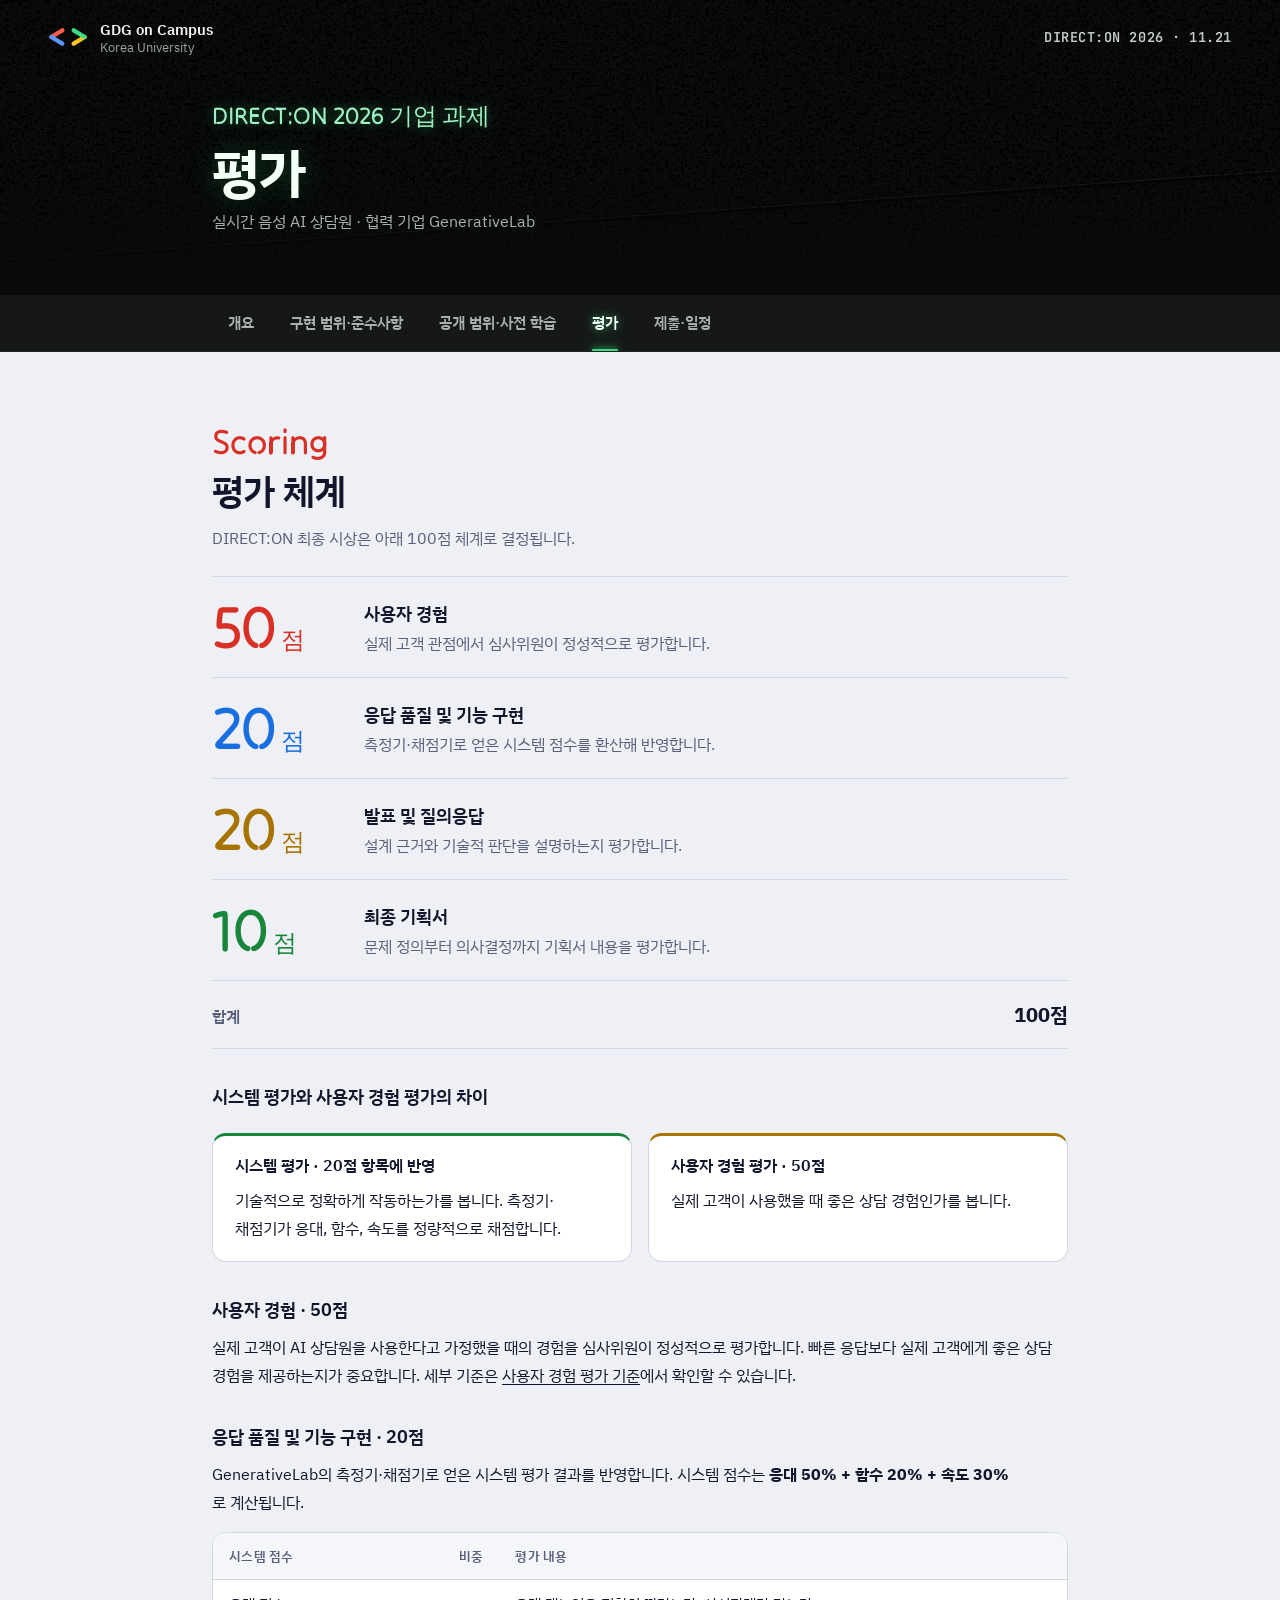
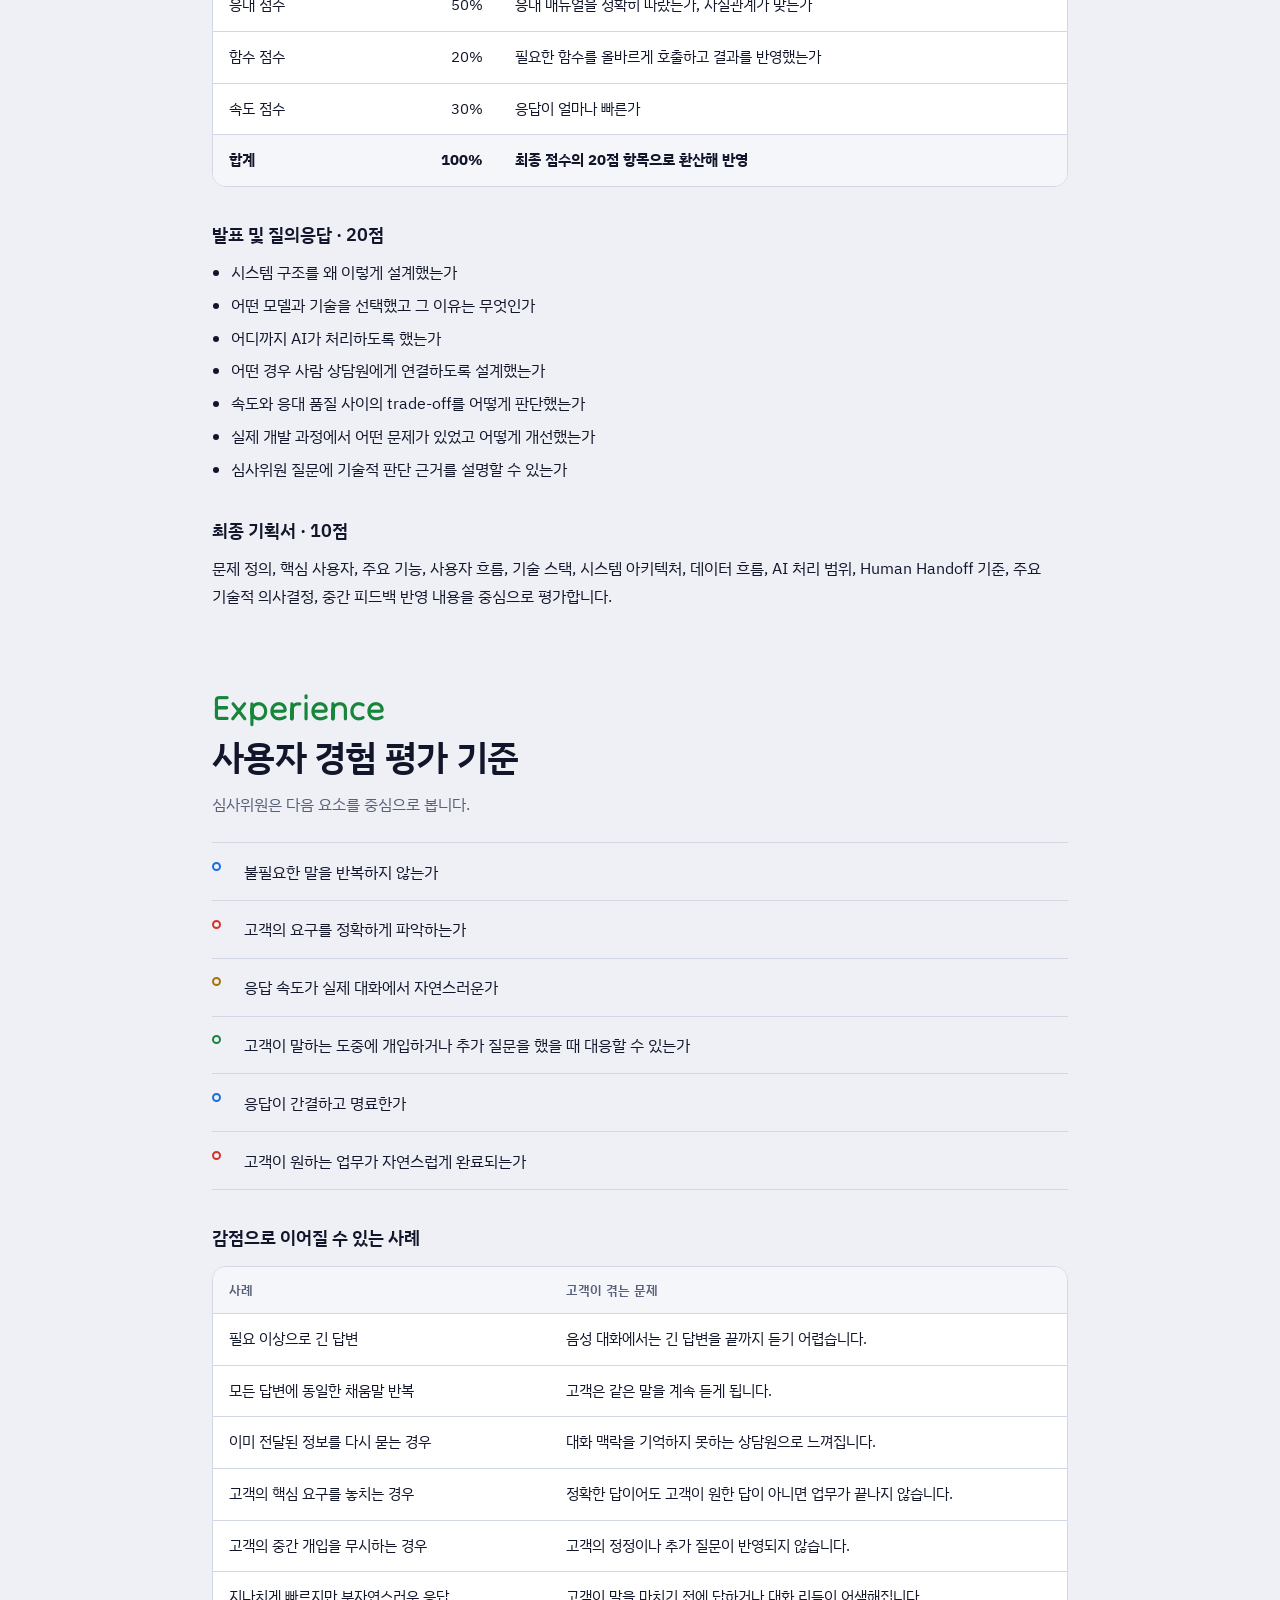
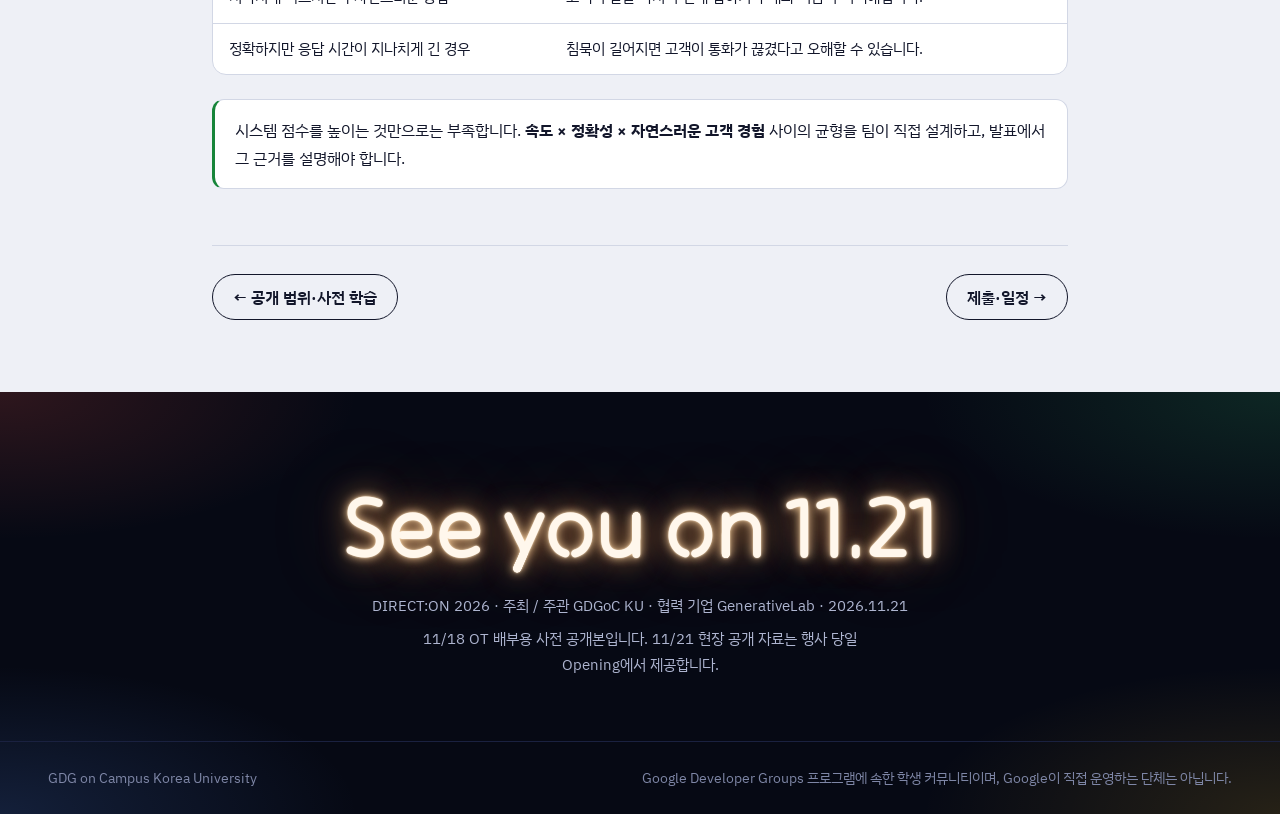
==== commit 9d6fbd37: "DIRECT:ON 네온 사인 디자인 적용" ====
--- a/eval.html
+++ b/eval.html
@@ -2,24 +2,46 @@
 <html lang="ko">
 <head>
 <meta charset="utf-8">
-<meta name="viewport" content="width=device-width,initial-scale=1">
+<meta name="viewport" content="width=device-width,initial-scale=1,viewport-fit=cover">
 <title>평가 · DIRECT:ON 2026 기업 과제</title>
 <meta name="description" content="DIRECT:ON 2026 기업 과제: 실시간 음성 AI 상담원 (GenerativeLab)">
+<meta name="theme-color" content="#080A09">
 <link rel="preconnect" href="https://fonts.googleapis.com">
 <link rel="preconnect" href="https://fonts.gstatic.com" crossorigin>
-<link rel="stylesheet" href="https://fonts.googleapis.com/css2?family=Noto+Sans+KR:wght@400;500;700;900&family=JetBrains+Mono:wght@600&display=swap">
+<link rel="stylesheet" href="https://fonts.googleapis.com/css2?family=Tilt+Neon&family=IBM+Plex+Sans+KR:wght@400;500;600;700&family=JetBrains+Mono:wght@600&display=swap">
 <link rel="stylesheet" href="style.css">
 </head>
 <body>
-<header class="hero compact">
-  <div class="wrap">
-    <h1><a href="index.html">DIRECT:ON 2026 기업 과제</a><small>실시간 음성 AI 상담원</small></h1>
-    <dl class="facts">
-      <div><dt>주최 / 주관</dt><dd>GDGoC KU</dd></div>
-      <div><dt>협력 기업</dt><dd>GenerativeLab</dd></div>
-      <div><dt>과제 분야</dt><dd>Real&#8209;time Voice AI Agent</dd></div>
-      <div><dt>행사 일자</dt><dd>2026.11.21</dd></div>
-    </dl>
+<header class="hero">
+  <div class="ceiling-wrap" aria-hidden="true">
+    <svg class="ceiling" preserveAspectRatio="none">
+      <defs>
+        <filter id="speckle" x="0" y="0" width="100%" height="100%">
+          <feTurbulence type="fractalNoise" baseFrequency="0.32" numOctaves="2" seed="11" result="n"/>
+          <feColorMatrix in="n" type="matrix" values="0 0 0 0 0  0 0 0 0 0  0 0 0 0 0  -9 0 0 0 4.1"/>
+          <feComponentTransfer><feFuncA type="discrete" tableValues="0 0 0 .7 .95"/></feComponentTransfer>
+        </filter>
+        <filter id="pores" x="0" y="0" width="100%" height="100%">
+          <feTurbulence type="fractalNoise" baseFrequency="1.4" numOctaves="1" seed="3" result="n"/>
+          <feColorMatrix in="n" type="matrix" values="0 0 0 0 1  0 0 0 0 1  0 0 0 0 1  6 0 0 0 -3.6"/>
+        </filter>
+      </defs>
+    </svg>
+  </div>
+  <div class="nav">
+    <a class="brand" href="index.html">
+      <svg viewBox="0 0 120 60" aria-hidden="true" fill="none" stroke-width="13" stroke-linecap="round">
+        <path d="M43 10 10 30" stroke="#FF5B4D"/><path d="M10 30 43 50" stroke="#5B95FF"/>
+        <path d="M77 50 110 30" stroke="#FFC527"/><path d="M110 30 77 10" stroke="#3DDC84"/>
+      </svg>
+      <div><b>GDG on Campus</b><span>Korea University</span></div>
+    </a>
+    <span class="nav-date">DIRECT:ON 2026 · 11.21</span>
+  </div>
+  <div class="wrap sub-main">
+    <p class="tagline">DIRECT:ON 2026 기업 과제</p>
+    <h1>평가</h1>
+    <p class="sub-desc">실시간 음성 AI 상담원 · 협력 기업 GenerativeLab</p>
   </div>
 </header>
 <nav class="tabs" aria-label="문서 페이지"><div class="wrap tabs-in"><a href="index.html">개요</a><a href="scope.html">구현 범위·준수사항</a><a href="open.html">공개 범위·사전 학습</a><a href="eval.html" aria-current="page">평가</a><a href="submit.html">제출·일정</a></div></nav>
@@ -27,20 +49,16 @@
 <div class="wrap">
 <main>
 <section id="evaluation">
+  <p class="kicker" style="--c:var(--red)" aria-hidden="true">Scoring</p>
   <h2>평가 체계</h2>
   <p class="lead">DIRECT:ON 최종 시상은 아래 100점 체계로 결정됩니다.</p>
-  <div class="tablebox">
-    <table>
-      <thead><tr><th>평가 항목</th><th class="num">배점</th></tr></thead>
-      <tbody>
-        <tr><td>사용자 경험</td><td class="num">50점</td></tr>
-        <tr><td>응답 품질 및 기능 구현</td><td class="num">20점</td></tr>
-        <tr><td>발표 및 질의응답</td><td class="num">20점</td></tr>
-        <tr><td>최종 기획서</td><td class="num">10점</td></tr>
-      </tbody>
-      <tfoot><tr><td>합계</td><td class="num">100점</td></tr></tfoot>
-    </table>
-  </div>
+  <ul class="scores">
+    <li style="--c:var(--red)"><span class="neon">50<small>점</small></span><div><b>사용자 경험</b><p>실제 고객 관점에서 심사위원이 정성적으로 평가합니다.</p></div></li>
+    <li style="--c:var(--blue)"><span class="neon">20<small>점</small></span><div><b>응답 품질 및 기능 구현</b><p>측정기·채점기로 얻은 시스템 점수를 환산해 반영합니다.</p></div></li>
+    <li style="--c:var(--yellow)"><span class="neon">20<small>점</small></span><div><b>발표 및 질의응답</b><p>설계 근거와 기술적 판단을 설명하는지 평가합니다.</p></div></li>
+    <li style="--c:var(--green)"><span class="neon">10<small>점</small></span><div><b>최종 기획서</b><p>문제 정의부터 의사결정까지 기획서 내용을 평가합니다.</p></div></li>
+    <li class="sum"><span>합계</span><strong>100점</strong></li>
+  </ul>
 
   <h3>시스템 평가와 사용자 경험 평가의 차이</h3>
   <div class="cards two">
@@ -87,6 +105,7 @@
 </section>
 
 <section id="ux">
+  <p class="kicker" style="--c:var(--green)" aria-hidden="true">Experience</p>
   <h2>사용자 경험 평가 기준</h2>
   <p class="lead">심사위원은 다음 요소를 중심으로 봅니다.</p>
   <ul class="dots">
@@ -119,15 +138,49 @@
 <nav class="pager" aria-label="이전·다음 페이지"><a class="prev" href="open.html">← 공개 범위·사전 학습</a><a class="next" href="submit.html">제출·일정 →</a></nav>
 </main>
 </div>
-<footer>
-  <div class="wrap">
+<footer class="signbox">
+  <div class="glow"></div>
+  <div class="wrap foot-in">
+    <p class="tube-text">See you on 11.21</p>
     <p>DIRECT:ON 2026 · 주최 / 주관 GDGoC KU · 협력 기업 GenerativeLab · 2026.11.21</p>
     <p>11/18 OT 배부용 사전 공개본입니다. 11/21 현장 공개 자료는 행사 당일 Opening에서 제공합니다.</p>
   </div>
+  <div class="foot-bar">
+    <p>GDG on Campus Korea University</p>
+    <p>Google Developer Groups 프로그램에 속한 학생 커뮤니티이며, Google이 직접 운영하는 단체는 아닙니다.</p>
+  </div>
 </footer>
 <script>
-(function(){var a=document.querySelector('.tabs [aria-current]'),n=document.querySelector('.tabs-in');
-if(a&&n&&n.scrollWidth>n.clientWidth){n.scrollLeft=a.offsetLeft-(n.clientWidth-a.offsetWidth)/2;}})();
+(function(){
+  var a=document.querySelector('.tabs [aria-current]'),n=document.querySelector('.tabs-in');
+  if(a&&n&&n.scrollWidth>n.clientWidth){n.scrollLeft=a.offsetLeft-(n.clientWidth-a.offsetWidth)/2;}
+  var NS='http://www.w3.org/2000/svg',svg=document.querySelector('.ceiling');
+  function el(t,at,p){var e=document.createElementNS(NS,t);for(var k in at)e.setAttribute(k,at[k]);p.appendChild(e);return e;}
+  var layer=svg?el('g',{},svg):null;
+  function draw(){if(!svg)return;var w=svg.clientWidth,h=svg.clientHeight;svg.setAttribute('viewBox','0 0 '+w+' '+h);layer.textContent='';
+    el('rect',{width:w,height:h,filter:'url(#pores)',opacity:.05},layer);
+    el('rect',{width:w,height:h,filter:'url(#speckle)',fill:'#000'},layer);
+    var tile=Math.max(260,Math.min(w,Math.max(h,520))*0.42),tilt=0.07;
+    for(var y=-tile;y<h+tile*2;y+=tile){var y1=y-w*tilt;
+      el('line',{x1:0,y1:y+2,x2:w,y2:y1+2,stroke:'#000','stroke-width':3,opacity:.55},layer);
+      el('line',{x1:0,y1:y,x2:w,y2:y1,stroke:'#fff','stroke-width':1,opacity:.06},layer);}}
+  var stage=document.getElementById('stage'),size=document.getElementById('sceneSize'),scene=document.getElementById('scene');
+  function fit(){if(!stage)return;var s=Math.min(1,(stage.clientWidth-8)/600);scene.style.setProperty('--s',s);size.style.width=600*s+'px';size.style.height=380*s+'px';}
+  draw();fit();var t;addEventListener('resize',function(){clearTimeout(t);t=setTimeout(function(){draw();fit();},120);});
+  if(!stage)return;
+  var hit=document.getElementById('hit'),box=document.getElementById('box'),hero=document.querySelector('.hero');
+  hit.addEventListener('pointerenter',function(){stage.classList.add('is-hot');});
+  hit.addEventListener('pointerleave',function(){stage.classList.remove('is-hot');});
+  hit.addEventListener('pointerdown',function(){stage.classList.toggle('is-hot');});
+  if(matchMedia('(prefers-reduced-motion: reduce)').matches)return;
+  var tx=0,ty=0,cx=0,cy=0,raf=0;
+  function tick(){cx+=(tx-cx)*0.08;cy+=(ty-cy)*0.08;box.style.setProperty('--tx',cx.toFixed(2)+'deg');box.style.setProperty('--ty',cy.toFixed(2)+'deg');
+    raf=Math.abs(tx-cx)+Math.abs(ty-cy)>0.02?requestAnimationFrame(tick):0;}
+  hero.addEventListener('pointermove',function(e){var r=stage.getBoundingClientRect();
+    var nx=Math.max(-1,Math.min(1,(e.clientX-(r.left+r.width/2))/(r.width/2))),ny=Math.max(-1,Math.min(1,(e.clientY-(r.top+r.height/2))/(r.height/2)));
+    ty=nx*7;tx=-ny*5;if(!raf)raf=requestAnimationFrame(tick);});
+  hero.addEventListener('pointerleave',function(){tx=0;ty=0;if(!raf)raf=requestAnimationFrame(tick);});
+})();
 </script>
 </body>
 </html>
--- a/style.css
+++ b/style.css
@@ -1,128 +1,254 @@
-/* DIRECT:ON 2026 기업 과제 — 상단 페이지 메뉴 + 단일 본문 컬럼, 흰 바탕 검정 글씨 */
+/* DIRECT:ON 2026 기업 과제 — 비상구 네온 사인 테마 (GDGoC KU DIRECT:ON 디자인 기반) */
 :root{
-  --bg:#ffffff; --fg:#000000; --muted:#444444; --line:#d4d4d4; --tint:#f4f4f4;
-  --font:'Noto Sans KR',system-ui,-apple-system,'Segoe UI','Malgun Gothic',sans-serif;
-  --mono:'JetBrains Mono',ui-monospace,Consolas,monospace;
+  --bg:#EEF0F6; --surface:#FFFFFF; --surface2:#F5F6FA; --line:#D2D7E5; --text:#12162A; --muted:#586079;
+  --red:#D93025; --blue:#1A6FE0; --yellow:#A87400; --green:#17853A; --focus:#1A6FE0;
+  --night:#080A09;
+  --font-neon:"Tilt Neon","Arial Rounded MT Bold","Trebuchet MS",sans-serif;
+  --font-body:"IBM Plex Sans KR","Apple SD Gothic Neo","Malgun Gothic",system-ui,sans-serif;
+  --mono:"JetBrains Mono",ui-monospace,Consolas,monospace;
   color-scheme:light;
 }
-*{box-sizing:border-box}
-html{scroll-behavior:smooth;scroll-padding-top:76px}
-body{margin:0;background:var(--bg);color:var(--fg);font-family:var(--font);font-size:16px;line-height:1.75;word-break:keep-all;overflow-wrap:break-word}
-h1,h2,h3,h4{margin:0;line-height:1.35;text-wrap:balance}
+@media (prefers-color-scheme:dark){
+  :root:not([data-theme="light"]){
+    --bg:#080B19; --surface:#0E1329; --surface2:#121833; --line:#1E2746; --text:#E8EBF7; --muted:#8F97B6;
+    --red:#FF5B4D; --blue:#5B95FF; --yellow:#FFC527; --green:#3DDC84; --focus:#8FB6FF;
+    color-scheme:dark;
+  }
+}
+:root[data-theme="dark"]{
+  --bg:#080B19; --surface:#0E1329; --surface2:#121833; --line:#1E2746; --text:#E8EBF7; --muted:#8F97B6;
+  --red:#FF5B4D; --blue:#5B95FF; --yellow:#FFC527; --green:#3DDC84; --focus:#8FB6FF;
+  color-scheme:dark;
+}
+*,*::before,*::after{box-sizing:border-box}
+html{background:var(--night);scroll-behavior:smooth;scroll-padding-top:72px}
+body{margin:0;background:var(--bg);color:var(--text);font:400 1rem/1.75 var(--font-body);-webkit-font-smoothing:antialiased;word-break:keep-all;overflow-wrap:break-word}
+h1,h2,h3,h4{margin:0;line-height:1.3;text-wrap:balance}
 p{margin:0 0 .9em;text-wrap:pretty}
 ul{margin:0 0 .9em;padding-left:1.2em}
 li{margin-bottom:.3em}
-a{color:var(--fg);text-underline-offset:3px}
-:focus-visible{outline:3px solid var(--fg);outline-offset:2px}
-.wrap{max-width:852px;margin:0 auto;padding-left:max(16px,env(safe-area-inset-left,0px));padding-right:max(16px,env(safe-area-inset-right,0px))}
-
-/* header */
-.hero{border-bottom:1px solid var(--fg);padding-block:48px 36px}
-.hero h1{font-size:clamp(28px,5vw,44px);font-weight:900;letter-spacing:-.02em}
-.hero h1 a{color:inherit;text-decoration:none}
-.hero h1 small{display:block;margin-top:8px;font-size:clamp(17px,2.4vw,22px);font-weight:500;color:#222;letter-spacing:0}
-.facts{display:grid;grid-template-columns:repeat(4,1fr);gap:0 24px;margin:28px 0 0;border-top:2px solid var(--fg)}
-.facts div{padding:12px 0;border-bottom:1px solid var(--line);min-width:0}
-.facts dt{font-size:13px;color:#333}
-.facts dd{margin:2px 0 0;font-weight:700}
-.hero.compact{padding-block:20px 16px}
-.hero.compact h1{font-size:clamp(18px,2.2vw,22px)}
-.hero.compact h1 small,.hero.compact .facts{display:none}
-
-/* page menu */
-.tabs{position:sticky;top:0;z-index:10;background:var(--bg);border-bottom:2px solid var(--fg)}
-.tabs-in{display:flex;gap:4px;overflow-x:auto;scrollbar-width:none}
+a{color:inherit;text-underline-offset:3px}
+:focus-visible{outline:2px solid var(--focus);outline-offset:3px;border-radius:4px}
+.wrap{max-width:56rem;margin:0 auto;padding-left:max(1.25rem,env(safe-area-inset-left,0px));padding-right:max(1.25rem,env(safe-area-inset-right,0px))}
+
+/* ---------- hero: dark acoustic-tile ceiling ---------- */
+.hero{position:relative;background:var(--night);color:#ECEFFA;overflow:hidden;isolation:isolate}
+.ceiling-wrap{position:absolute;inset:0;z-index:1;pointer-events:none}
+.ceiling{position:absolute;inset:0;width:100%;height:100%;display:block}
+.hero::after{content:"";position:absolute;inset:auto 0 0 0;height:40%;z-index:2;pointer-events:none;background:linear-gradient(to bottom,rgba(8,10,9,0),var(--night))}
+.nav,.hero-main,.sub-main{position:relative;z-index:3}
+.nav{display:flex;align-items:center;justify-content:space-between;gap:1rem;padding:1.25rem clamp(1.25rem,4vw,3rem)}
+.brand{display:flex;align-items:center;gap:.75rem;text-decoration:none;line-height:1.25}
+.brand svg{width:40px;height:20px;flex:none}
+.brand b{display:block;font-weight:600;font-size:.95rem;color:#F1F4F2}
+.brand span{display:block;font-size:.8rem;color:#9BA3A0}
+.nav-date{font-family:var(--mono);font-size:.85rem;font-weight:600;color:#C9CFCC;letter-spacing:.04em}
+
+.hero.full{min-height:max(640px,92svh);display:flex;flex-direction:column}
+.hero-main{flex:1;display:grid;grid-template-columns:minmax(0,1fr) minmax(0,1.1fr);align-items:center;gap:1rem clamp(1rem,3vw,3rem);padding:0 clamp(1.25rem,4vw,3rem) clamp(3rem,7vh,5rem)}
+@media (max-width:900px){.hero-main{grid-template-columns:minmax(0,1fr)}.stage{order:-1}}
+
+.tagline{font-family:var(--font-neon);font-size:clamp(1.15rem,2vw,1.5rem);color:#9FF0C2;margin:0 0 .5rem;text-shadow:0 0 12px rgba(60,230,140,.45)}
+.hero h1{font-size:clamp(3.2rem,7.4vw,6.25rem);line-height:1;font-weight:700;letter-spacing:-.035em;margin:0 0 1.25rem;color:#F4FFF8;text-shadow:0 0 28px rgba(40,220,120,.25)}
+.lede{font-size:clamp(1.1rem,1.7vw,1.35rem);font-weight:600;color:#E3E9E6;margin:0 0 .75rem}
+.desc{color:#A9B2AE;margin:0 0 1.5rem}
+.copy{max-width:36rem;opacity:0;animation:rise .9s cubic-bezier(.2,.7,.2,1) 1s forwards}
+.flow{list-style:none;display:flex;flex-wrap:wrap;align-items:center;gap:.5rem;margin:0 0 1.75rem;padding:0}
+.flow li{display:flex;align-items:center;gap:.5rem;margin:0}
+.flow li span{padding:.3rem .85rem;border-radius:999px;border:1px solid rgba(120,235,170,.45);color:#DFFBEA;font-weight:600;font-size:.92rem;background:rgba(40,220,120,.07);white-space:nowrap}
+.flow li+li::before{content:"";width:18px;height:1.5px;background:#5E7A6B}
+.partner{display:grid;grid-template-columns:auto 1fr;gap:.35rem 1.25rem;align-items:baseline;border-top:1px solid #222826;padding-top:1.25rem;margin:0 0 2rem}
+.partner dt{color:#7F8985;font-size:.875rem}
+.partner dd{margin:0;color:#D5DBD8}
+.partner .name{font-weight:700;letter-spacing:.06em;font-size:1.05rem;color:#F1F4F2}
+.actions{display:flex;flex-wrap:wrap;gap:.75rem 1rem}
+.btn{display:inline-flex;align-items:center;min-height:48px;padding:0 1.4rem;border-radius:999px;font-weight:600;font-size:.975rem;text-decoration:none;transition:box-shadow .25s,background .25s,color .25s}
+.btn-tube{color:#F1FFF6;border:1.5px solid #C9F5DA;box-shadow:0 0 6px rgba(80,230,140,.5),inset 0 0 6px rgba(80,230,140,.3);text-shadow:0 0 8px rgba(80,230,140,.7)}
+.btn-tube:hover{box-shadow:0 0 10px rgba(80,230,140,.8),0 0 34px rgba(40,210,120,.35),inset 0 0 10px rgba(80,230,140,.45)}
+.btn-quiet{color:#C7CCE0;padding:0 .4rem}
+.btn-quiet:hover{color:#fff}
+@keyframes rise{from{opacity:0;transform:translateY(14px)}to{opacity:1;transform:none}}
+
+/* the exit sign */
+.stage{position:relative;display:grid;place-items:center;min-height:260px;min-width:0}
+.pool{position:absolute;left:50%;top:42%;width:min(1400px,260%);aspect-ratio:1.6;transform:translate(-50%,-62%);pointer-events:none;z-index:0;transition:opacity .6s ease,filter .6s ease;opacity:.85}
+.pool-lit{position:absolute;inset:0;background:radial-gradient(ellipse 26% 22% at 50% 50%,rgba(236,246,240,.55),rgba(190,222,205,.22) 45%,transparent 100%),radial-gradient(ellipse 42% 34% at 50% 50%,rgba(170,210,190,.12),transparent 100%),radial-gradient(ellipse 24% 30% at 50% 66%,rgba(40,220,120,.26),transparent 100%);animation:ignite 1.6s linear .3s both}
+.stage.is-hot .pool{opacity:1;filter:brightness(1.45) saturate(1.15)}
+.scene-size{position:relative;z-index:4;width:600px;height:380px}
+.scene{position:absolute;left:50%;top:50%;width:600px;height:380px;margin:-190px 0 0 -300px;transform:scale(var(--s,1));perspective:1500px;perspective-origin:45% 145%}
+.box{position:absolute;left:40px;top:80px;width:520px;height:260px;transform-style:preserve-3d;transform:rotateX(calc(17deg + var(--tx,0deg))) rotateY(calc(-9deg + var(--ty,0deg))) rotateZ(5deg)}
+.box>*{position:absolute;backface-visibility:hidden}
+.f-front{left:0;top:0;width:520px;height:260px;transform:translateZ(27px);display:block}
+.f-bottom{left:0;top:103px;width:520px;height:54px;transform:rotateX(-90deg) translateZ(130px);background:linear-gradient(to bottom,#2A2E2C,#121413 40%,#0A0B0B);border-radius:0 0 6px 6px}
+.f-top{left:0;top:103px;width:520px;height:54px;transform:rotateX(90deg) translateZ(130px);background:#3A3F3C}
+.f-right{left:233px;top:0;width:54px;height:260px;transform:rotateY(90deg) translateZ(260px);background:linear-gradient(to right,#2F3331,#1B1E1D 50%,#101211);border-radius:0 6px 6px 0}
+.f-left{left:233px;top:0;width:54px;height:260px;transform:rotateY(-90deg) translateZ(260px);background:#1A1C1B}
+.halo-wrap{left:16px;top:14px;width:488px;height:196px;transform:translateZ(26px);animation:ignite 1.6s linear .3s both;pointer-events:none}
+.halo{position:absolute;inset:-6px;border-radius:18px;background:#22D877;filter:blur(46px);opacity:.5;transition:opacity .6s ease,inset .6s ease}
+.stage.is-hot .halo{opacity:.95;inset:-26px}
+.bracket{left:202px;top:-26px;width:116px;height:26px;transform-style:preserve-3d}
+.bracket>*{position:absolute;backface-visibility:hidden}
+.b-front{inset:0;transform:translateZ(18px);background:linear-gradient(#E0E4E2,#9DA29F);border-radius:3px 3px 0 0}
+.b-right{left:49px;top:0;width:18px;height:26px;transform:rotateY(90deg) translateZ(58px);background:#7D827F}
+.b-left{left:49px;top:0;width:18px;height:26px;transform:rotateY(-90deg) translateZ(58px);background:#6E7370}
+.b-top{left:0;top:4px;width:116px;height:18px;transform:rotateX(90deg) translateZ(13px);background:#C9CDCB}
+.f-front .face{animation:igniteF 1.6s linear .3s both}
+.hit{position:absolute;inset:8% 4%;z-index:6;cursor:pointer;border-radius:24px}
+@keyframes ignite{0%{opacity:0}6%{opacity:.85}9%{opacity:.05}15%{opacity:.9}18%{opacity:.15}27%{opacity:1}31%{opacity:.35}38%,100%{opacity:1}}
+@keyframes igniteF{0%{filter:brightness(.22) saturate(.5)}6%{filter:brightness(.9)}9%{filter:brightness(.25) saturate(.5)}15%{filter:brightness(.95)}18%{filter:brightness(.3) saturate(.6)}27%{filter:brightness(1)}31%{filter:brightness(.5)}38%,100%{filter:brightness(1)}}
+
+/* subpage hero */
+.sub-main{padding-block:1.25rem clamp(2.5rem,6vw,3.75rem)}
+.sub-main h1{font-size:clamp(2.1rem,5vw,3.4rem);margin:0 0 .5rem}
+.sub-main .sub-desc{color:#A9B2AE;margin:0}
+
+/* ---------- page menu: dark strip under the ceiling ---------- */
+.tabs{position:sticky;top:0;z-index:20;background:rgba(8,10,9,.94);-webkit-backdrop-filter:blur(8px);backdrop-filter:blur(8px);border-bottom:1px solid #1C2320}
+.tabs-in{display:flex;gap:.25rem;overflow-x:auto;scrollbar-width:none}
 .tabs-in::-webkit-scrollbar{display:none}
-.tabs a{flex:none;padding:13px 16px;margin-bottom:-2px;border-bottom:4px solid transparent;color:var(--muted);font-weight:700;text-decoration:none;white-space:nowrap}
-.tabs a:hover{color:var(--fg)}
-.tabs a[aria-current="page"]{color:var(--fg);border-bottom-color:var(--fg)}
-
-/* legend */
-.legend{border-bottom:1px solid var(--line)}
-.legend dl{display:grid;grid-template-columns:auto 1fr;gap:6px 12px;align-items:center;margin:0;padding-block:14px;font-size:14px;color:var(--muted)}
+.tabs a{flex:none;position:relative;padding:.9rem 1rem;color:#A9B2AE;font-weight:600;font-size:.95rem;text-decoration:none;white-space:nowrap;transition:color .2s,text-shadow .2s}
+.tabs a:hover{color:#F1F4F2}
+.tabs a[aria-current="page"]{color:#F4FFF8;text-shadow:0 0 10px rgba(61,220,132,.65)}
+.tabs a[aria-current="page"]::after{content:"";position:absolute;left:1rem;right:1rem;bottom:0;height:2px;border-radius:2px;background:#3DDC84;box-shadow:0 0 6px #3DDC84,0 0 16px rgba(61,220,132,.7)}
+
+/* ---------- legend ---------- */
+.legend{border-bottom:1px solid var(--line);background:var(--surface)}
+.legend dl{display:grid;grid-template-columns:auto 1fr;gap:.5rem 1rem;align-items:center;margin:0;padding-block:1rem;font-size:.9rem;color:var(--muted)}
 .legend dd{margin:0}
 .legend dt{justify-self:start}
 
 /* tags */
-.tag{display:inline-block;padding:1px 8px;border:1px solid var(--fg);border-radius:3px;font-size:12px;font-weight:700;line-height:1.6;white-space:nowrap;vertical-align:middle}
-.tag.pre{background:var(--bg);color:var(--fg)}
-.tag.live{background:var(--fg);color:var(--bg)}
-
-/* body */
-main{margin:0 auto;padding-block:36px 72px}
-section+section{border-top:1px solid var(--line);margin-top:40px;padding-top:40px}
-h2{font-size:clamp(23px,3.2vw,30px);font-weight:900;letter-spacing:-.01em;margin-bottom:8px}
-h3{font-size:19px;font-weight:700;margin:32px 0 10px}
-h4{font-size:16px;font-weight:700;margin:0 0 8px}
-.lead{color:var(--muted);margin-bottom:20px}
-.task{border:2px solid var(--fg);padding:18px 22px;margin-block:8px 24px;font-size:18px;font-weight:700;line-height:1.6}
-.note{background:var(--tint);border-left:4px solid var(--fg);padding:16px 20px;margin-block:20px}
+.tag{display:inline-block;padding:1px 10px;border-radius:999px;font-size:.75rem;font-weight:600;line-height:1.7;white-space:nowrap;vertical-align:middle;border:1px solid}
+.tag.pre{color:var(--green);border-color:color-mix(in srgb,var(--green) 55%,transparent);background:color-mix(in srgb,var(--green) 9%,transparent)}
+.tag.live{color:var(--yellow);border-color:color-mix(in srgb,var(--yellow) 60%,transparent);background:color-mix(in srgb,var(--yellow) 10%,transparent)}
+
+/* ---------- body ---------- */
+main{padding-block:clamp(3rem,7vw,4.5rem) 4.5rem}
+section+section{margin-top:clamp(3.5rem,8vw,5rem)}
+.kicker{font-family:var(--font-neon);font-size:clamp(1.5rem,3.4vw,2.2rem);line-height:1;color:var(--c);margin:0 0 .55rem}
+h2{font-size:clamp(1.6rem,3.2vw,2.25rem);font-weight:600;letter-spacing:-.02em;margin-bottom:.6rem}
+h3{font-size:1.15rem;font-weight:600;margin:2.25rem 0 .7rem}
+h4{font-size:1rem;font-weight:600;margin:0 0 .5rem}
+.lead{color:var(--muted);margin-bottom:1.5rem}
+.task{position:relative;background:#0A0E0C;color:#EAF7EF;border:1.5px solid rgba(120,235,170,.55);border-radius:16px;padding:1.4rem 1.6rem;margin-block:.5rem 1.75rem;font-size:1.1rem;font-weight:600;line-height:1.65;box-shadow:0 0 0 4px rgba(61,220,132,.06),0 0 30px rgba(40,220,120,.16),inset 0 0 22px rgba(40,220,120,.08)}
+.note{background:var(--surface);border:1px solid var(--line);border-left:3px solid var(--green);border-radius:12px;padding:1rem 1.25rem;margin-block:1.5rem}
 .note p:last-child{margin-bottom:0}
-.cards{display:grid;grid-template-columns:repeat(3,1fr);gap:16px;margin-block:20px}
-.cards.two{grid-template-columns:repeat(2,1fr)}
-.card{border:1px solid var(--fg);padding:18px 20px;min-width:0}
-.card h3{font-size:16px;margin:0 0 8px}
+.cards{display:grid;grid-template-columns:repeat(3,minmax(0,1fr));gap:1rem;margin-block:1.5rem}
+.cards.two{grid-template-columns:repeat(2,minmax(0,1fr))}
+.card{--c:var(--blue);background:var(--surface);border:1px solid var(--line);border-top:3px solid var(--c);border-radius:14px;padding:1.2rem 1.35rem;min-width:0}
+.cards .card:nth-child(2){--c:var(--red)}
+.cards .card:nth-child(3){--c:var(--yellow)}
+.cards.two .card:nth-child(1){--c:var(--green)}
+.cards.two .card:nth-child(2){--c:var(--yellow)}
+.card h3,.card h4{display:flex;align-items:center;flex-wrap:wrap;gap:.5rem;font-size:1rem;margin:0 0 .6rem}
 .card ul{margin:0}
 .card p:last-child{margin-bottom:0}
-.card.live{background:var(--tint)}
-.dots{list-style:none;padding:0;margin:0 0 1em}
-.dots li{position:relative;padding:10px 0 10px 20px;border-bottom:1px solid var(--line);margin:0}
-.dots li:last-child{border-bottom:0}
-.dots li::before{content:"";position:absolute;left:4px;top:21px;width:6px;height:6px;border-radius:50%;background:var(--fg)}
+
+/* ring bullets wired to one line */
+.dots{list-style:none;padding:0;margin:0 0 1em;border-top:1px solid var(--line)}
+.dots li{--c:var(--blue);position:relative;padding:.9rem 0 .9rem 2rem;border-bottom:1px solid var(--line);margin:0}
+.dots li:nth-child(4n+2){--c:var(--red)}
+.dots li:nth-child(4n+3){--c:var(--yellow)}
+.dots li:nth-child(4n+4){--c:var(--green)}
+.dots li::before{content:"";position:absolute;left:0;top:1.45rem;width:9px;height:9px;margin-top:-4.5px;border-radius:50%;border:2px solid var(--c);background:var(--bg)}
+.dots li::after{content:"";position:absolute;left:4px;top:0;bottom:0;width:1px;background:var(--line);z-index:-1}
+
+/* score rows: the big numbers are the signs */
+.scores{list-style:none;margin:0 0 1rem;padding:0;border-top:1px solid var(--line)}
+.scores li{display:grid;grid-template-columns:7.5rem minmax(0,1fr);gap:.25rem 2rem;align-items:center;padding:1.25rem 0;border-bottom:1px solid var(--line);margin:0}
+.neon{font-family:var(--font-neon);font-size:clamp(2.6rem,6vw,3.75rem);line-height:1;color:var(--c);transition:text-shadow .3s}
+.neon small{font-size:.4em;margin-left:.15em}
+.scores b{display:block;font-size:1.1rem;font-weight:600}
+.scores p{margin:0;color:var(--muted)}
+.scores li:hover .neon{text-shadow:0 0 18px color-mix(in srgb,var(--c) 45%,transparent)}
+.scores .sum{display:flex;justify-content:space-between;align-items:baseline;padding:1rem 0;font-weight:600;color:var(--muted)}
+.scores .sum strong{font-size:1.25rem;color:var(--text)}
 
 /* tables */
-.tablebox{overflow-x:auto;margin-block:16px;border:1px solid var(--fg)}
-table{border-collapse:collapse;width:100%;font-size:15px}
-th,td{padding:11px 14px;text-align:left;vertical-align:top;border-bottom:1px solid var(--line)}
-th{background:var(--tint);font-size:13px;font-weight:700;color:#222}
-tr:last-child td{border-bottom:0}
+.tablebox{overflow-x:auto;margin-block:1rem;background:var(--surface);border:1px solid var(--line);border-radius:14px}
+table{border-collapse:collapse;width:100%;font-size:.95rem}
+th,td{padding:.75rem 1rem;text-align:left;vertical-align:top;border-bottom:1px solid var(--line)}
+th{background:var(--surface2);font-size:.8rem;font-weight:600;color:var(--muted);letter-spacing:.02em}
+tbody tr:last-child td{border-bottom:0}
 td.num,th.num{text-align:right;white-space:nowrap;font-variant-numeric:tabular-nums}
-td.key{font-weight:700;white-space:nowrap}
-tfoot td{font-weight:900;background:var(--tint);border-top:1px solid var(--fg)}
+td.key{font-weight:600;white-space:nowrap}
+tfoot td{font-weight:700;background:var(--surface2);border-top:1px solid var(--line);border-bottom:0}
 
 /* diagram */
-.diagram{margin-block:20px;border:1px solid var(--fg);padding:12px;overflow-x:auto}
+.diagram{margin-block:1.25rem;background:var(--surface);border:1px solid var(--line);border-radius:14px;padding:.75rem;overflow-x:auto}
 .diagram svg{display:block;width:100%;height:auto}
-.diagram text{font-family:var(--font)}
-.hint{display:none;font-size:13px;color:var(--muted);margin-top:-10px}
-
-/* schedule */
-.timeline{list-style:none;margin:16px 0;padding:0;border:1px solid var(--fg)}
-.timeline li{display:grid;grid-template-columns:128px minmax(0,1fr);gap:16px;padding:14px 18px;border-bottom:1px solid var(--line);margin:0}
+.diagram text{font-family:var(--font-body)}
+.dg-io{fill:var(--surface2);stroke:var(--line);stroke-width:1.5}
+.dg-bound{fill:none;stroke:var(--muted);stroke-width:1.5;stroke-dasharray:6 5}
+.dg-node{fill:var(--surface);stroke:var(--c);stroke-width:2.5}
+.dg-t{fill:var(--text)}
+.dg-m{fill:var(--muted)}
+.dg-flow{stroke:var(--muted);stroke-width:1.5;fill:none}
+.dg-head{fill:var(--muted)}
+.hint{display:none;font-size:.85rem;color:var(--muted);margin-top:-.6rem}
+
+/* schedule: a signal path */
+.timeline{list-style:none;position:relative;margin:1.25rem 0;padding:0 0 0 2.75rem}
+.timeline::before{content:"";position:absolute;left:11px;top:1.4rem;bottom:1.4rem;width:2px;background:var(--line)}
+.timeline::after{content:"";position:absolute;left:8px;top:1.4rem;width:8px;height:8px;border-radius:50%;background:var(--text);box-shadow:0 0 10px var(--text);animation:travel-v 9s linear infinite}
+@keyframes travel-v{from{top:1.4rem;opacity:0}6%{opacity:1}94%{opacity:1}to{top:calc(100% - 1.4rem - 8px);opacity:0}}
+.timeline li{--c:var(--blue);position:relative;display:grid;grid-template-columns:8.25rem minmax(0,1fr);gap:1rem;padding:.85rem 0;border-bottom:1px dashed var(--line);margin:0}
 .timeline li:last-child{border-bottom:0}
-.timeline .t{font-family:var(--mono);font-size:14px;font-weight:600;padding-top:2px;font-variant-numeric:tabular-nums}
-.timeline b{display:block}
-.timeline .d{color:var(--muted);font-size:15px}
-.timeline li.rest{color:var(--muted)}
+.timeline li:nth-child(4n+2){--c:var(--red)}
+.timeline li:nth-child(4n+3){--c:var(--yellow)}
+.timeline li:nth-child(4n+4){--c:var(--green)}
+.timeline li::before{content:"";position:absolute;left:-2.75rem;top:1rem;width:24px;height:24px;border-radius:50%;border:2px solid var(--c);background:radial-gradient(circle,var(--c) 0 3.5px,var(--bg) 4.5px);box-shadow:0 0 8px color-mix(in srgb,var(--c) 45%,transparent)}
+.timeline .t{font-family:var(--mono);font-size:.875rem;font-weight:600;padding-top:3px;font-variant-numeric:tabular-nums}
+.timeline b{display:block;font-weight:600}
+.timeline .d{color:var(--muted);font-size:.95rem}
+.timeline li.rest{--c:var(--line);color:var(--muted)}
 .timeline li.rest b{font-weight:500}
+.timeline li.rest::before{box-shadow:none}
 
 /* pager */
-.pager{display:flex;justify-content:space-between;gap:12px;margin-top:48px;padding-top:24px;border-top:1px solid var(--fg)}
-.pager a{border:1px solid var(--fg);padding:10px 16px;font-weight:700;text-decoration:none}
-.pager a:hover{background:var(--fg);color:var(--bg)}
+.pager{display:flex;justify-content:space-between;gap:.75rem;margin-top:3.5rem;padding-top:1.75rem;border-top:1px solid var(--line)}
+.pager a{display:inline-flex;align-items:center;min-height:46px;padding:0 1.25rem;border-radius:999px;border:1.5px solid var(--text);font-weight:600;text-decoration:none;transition:box-shadow .25s,border-color .25s,color .25s}
+.pager a:hover{border-color:var(--green);color:var(--green);box-shadow:0 0 8px color-mix(in srgb,var(--green) 55%,transparent),inset 0 0 6px color-mix(in srgb,var(--green) 30%,transparent)}
 .pager .next{margin-left:auto}
 
-footer{border-top:1px solid var(--fg);padding-block:24px 32px;font-size:14px;color:var(--muted)}
-footer p{margin:0}
-
-@media (max-width:860px){.cards{grid-template-columns:1fr}}
-@media (max-width:760px){
-  .cards,.cards.two{grid-template-columns:1fr}
-  .facts{grid-template-columns:1fr 1fr}
-}
-@media (max-width:700px){
-  .diagram svg{min-width:760px}
-  .hint{display:block}
+/* closing sign box, always dark */
+.signbox{background:#060914;color:#ECEFFA;position:relative;overflow:hidden}
+.signbox .glow{position:absolute;inset:0;pointer-events:none;background:radial-gradient(40% 50% at 0% 0%,rgba(255,91,77,.16),transparent 70%),radial-gradient(40% 50% at 0% 100%,rgba(91,149,255,.16),transparent 70%),radial-gradient(40% 50% at 100% 100%,rgba(255,197,39,.13),transparent 70%),radial-gradient(40% 50% at 100% 0%,rgba(61,220,132,.14),transparent 70%)}
+.foot-in{position:relative;text-align:center;padding-block:clamp(3.5rem,8vw,5.5rem) clamp(2.5rem,5vw,3.5rem)}
+.tube-text{font-family:var(--font-neon);font-weight:400;font-size:clamp(2.6rem,8vw,5.5rem);line-height:1.05;margin:0 0 1.25rem;color:#FFF7EC;text-shadow:0 0 2px #FFE7C7,0 0 10px #FFD39E,0 0 30px rgba(255,170,90,.75),0 0 80px rgba(255,140,60,.4)}
+.foot-in p:not(.tube-text){color:#AEB5D0;max-width:36rem;margin:0 auto .4rem;font-size:.95rem}
+.foot-bar{position:relative;border-top:1px solid #1A2140;padding:1.5rem clamp(1.25rem,4vw,3rem);display:flex;flex-wrap:wrap;justify-content:space-between;gap:.5rem 2rem;font-size:.85rem;color:#7E86A6}
+.foot-bar p{margin:0}
+
+/* dark-mode neon glow */
+@media (prefers-color-scheme:dark){
+  :root:not([data-theme="light"]) .neon,:root:not([data-theme="light"]) .kicker{color:color-mix(in srgb,var(--c) 40%,#fff);text-shadow:0 0 2px var(--c),0 0 10px var(--c),0 0 26px color-mix(in srgb,var(--c) 70%,transparent)}
+}
+:root[data-theme="dark"] .neon,:root[data-theme="dark"] .kicker{color:color-mix(in srgb,var(--c) 40%,#fff);text-shadow:0 0 2px var(--c),0 0 10px var(--c),0 0 26px color-mix(in srgb,var(--c) 70%,transparent)}
+
+@media (max-width:860px){.cards{grid-template-columns:minmax(0,1fr)}}
+@media (max-width:760px){.cards.two{grid-template-columns:minmax(0,1fr)}}
+@media (max-width:700px){.diagram svg{min-width:760px}.hint{display:block}}
+@media (max-width:640px){
+  .scores li{grid-template-columns:minmax(0,1fr);gap:.4rem}
+  .nav-date{display:none}
 }
 @media (max-width:560px){
-  .hero{padding-block:28px 20px}
-  .facts{margin-top:18px}
-  .facts div{padding:9px 0}
-  .tabs a{padding:11px 12px;font-size:15px}
-  .tabs::after{content:"";position:absolute;right:0;top:0;bottom:2px;width:16px;background:linear-gradient(90deg,rgba(255,255,255,0),var(--bg));pointer-events:none}
-  th,td{padding:10px 10px;font-size:14px}
+  .tabs a{padding:.8rem .75rem;font-size:.9rem}
+  .tabs a[aria-current="page"]::after{left:.75rem;right:.75rem}
+  .tabs::after{content:"";position:absolute;right:0;top:0;bottom:1px;width:20px;background:linear-gradient(90deg,rgba(8,10,9,0),var(--night));pointer-events:none}
+  th,td{padding:.65rem .7rem;font-size:.875rem}
   td.key{white-space:normal;width:36%}
-  .timeline li{grid-template-columns:1fr;gap:2px}
-  .task{font-size:17px;padding:16px 18px}
-}
-@media (prefers-reduced-motion:reduce){html{scroll-behavior:auto}}
+  .timeline{padding-left:2.25rem}
+  .timeline li::before{left:-2.25rem}
+  .timeline li{grid-template-columns:minmax(0,1fr);gap:.1rem}
+  .task{font-size:1.02rem;padding:1.15rem 1.2rem}
+  .partner{grid-template-columns:minmax(0,1fr);gap:0}
+  .partner dd{margin-bottom:.5rem}
+}
+@media (prefers-reduced-motion:reduce){
+  html{scroll-behavior:auto}
+  .copy,.pool-lit,.halo-wrap{animation:none;opacity:1}
+  .f-front .face{animation:none}
+  .timeline::after{display:none}
+}
